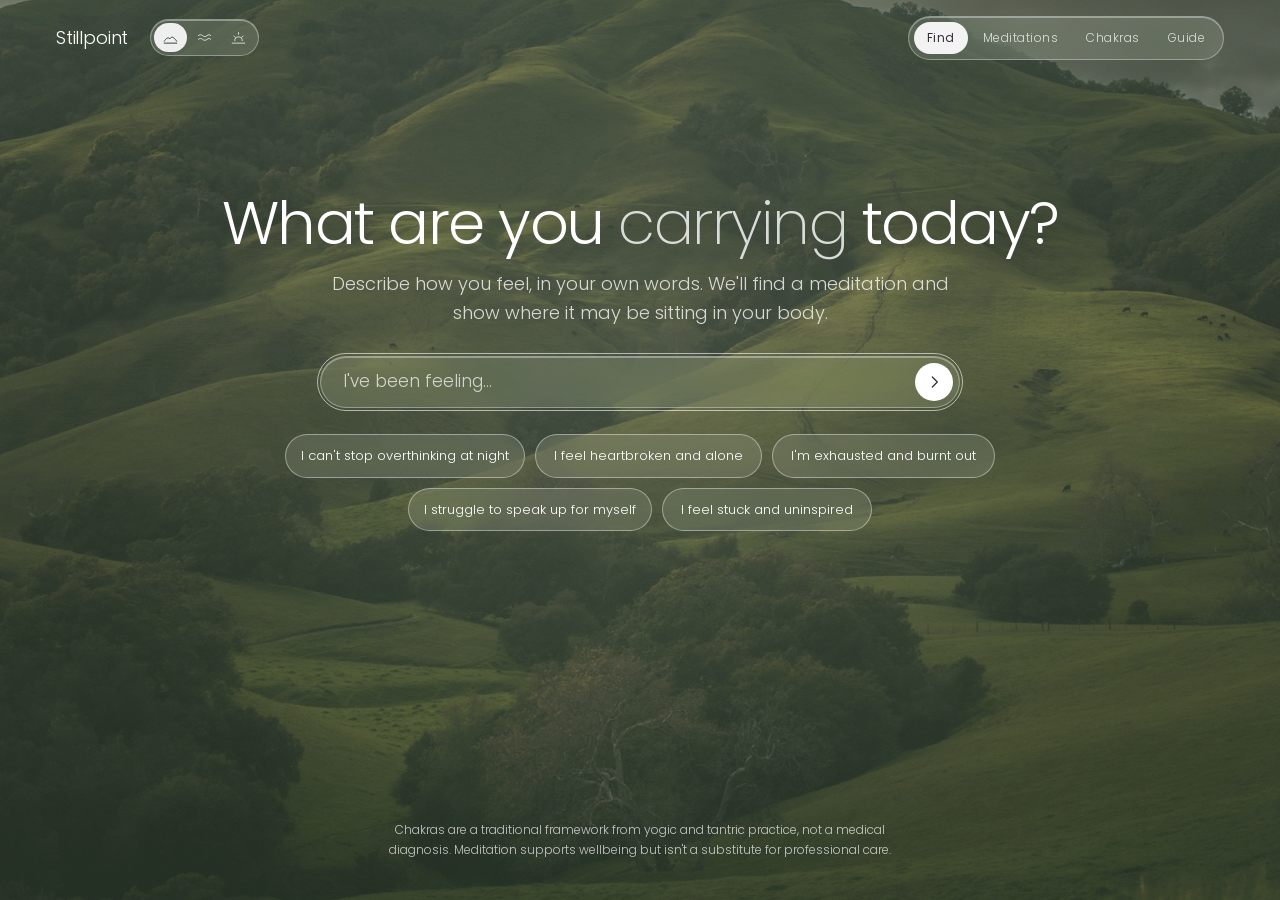
==== index.html @ c4a2703c "Share preview: screenshot of the landing page Co-Authored-By: Claude Opus 5.5 <noreply@anthropic.com" ====
<!doctype html>
<html lang="en">
<head>
  <meta charset="utf-8" />
  <meta name="viewport" content="width=device-width, initial-scale=1, viewport-fit=cover" />
  <title>Stillpoint</title>
  <link rel="icon" href="assets/favicon-32.png?v=3" type="image/png" sizes="32x32" />
  <link rel="icon" href="assets/favicon-64.png?v=3" type="image/png" sizes="64x64" />
  <link rel="icon" href="assets/icon-192.png?v=3" type="image/png" sizes="192x192" />
  <link rel="apple-touch-icon" href="assets/apple-touch-icon.png?v=3" />
  <meta name="theme-color" content="#6c7b6c" />
  <meta name="description" content="Describe what you're going through and find a meditation and chakra practice to help." />
  <meta property="og:type" content="website" />
  <meta property="og:title" content="Stillpoint · find a meditation for how you feel" />
  <meta property="og:description" content="Describe what you're carrying and Stillpoint suggests a meditation and shows where it may sit in your body." />
  <meta property="og:url" content="https://stillpoint.annbravo.com/" />
  <meta property="og:image" content="https://stillpoint.annbravo.com/assets/og-landing.jpg" />
  <meta property="og:image:width" content="1200" />
  <meta property="og:image:height" content="630" />
  <meta name="twitter:card" content="summary_large_image" />
  <meta name="twitter:image" content="https://stillpoint.annbravo.com/assets/og-landing.jpg" />
  <link rel="preload" href="assets/bg-hills.jpg" as="image" />
  <link rel="stylesheet" href="assets/fonts/fonts.css" />
  <link rel="stylesheet" href="styles.css?v=33" />
</head>
<body data-theme="home">
  <button type="button" class="skip-link">Skip to content</button>
  <div class="bg" aria-hidden="true">
    <div class="photo hills"></div>
    <div class="photo water"></div>
    <div class="photo sunrise"></div>
    <i class="b1"></i><i class="b2"></i><i class="b3"></i>
    <div class="grain"></div>
  </div>

  <header class="nav">
    <div class="nav-left">
      <a href="#/" class="wordmark">Stillpoint</a>
      <div class="scene-switch glass" role="radiogroup" aria-label="Background">
        <button role="radio" data-scene="hills" aria-checked="true" aria-label="Green hills" title="Green hills">
          <svg viewBox="0 0 24 24" width="15" height="15" fill="none" stroke="currentColor" stroke-width="1.5" stroke-linecap="round" stroke-linejoin="round"><path d="M2 18c3-5 6-7 9-4 2-3 5-5 11 4"/><path d="M2 21h20"/></svg>
        </button>
        <button role="radio" data-scene="water" aria-checked="false" aria-label="Calm water" title="Calm water">
          <svg viewBox="0 0 24 24" width="15" height="15" fill="none" stroke="currentColor" stroke-width="1.5" stroke-linecap="round"><path d="M2 9c2.5-2 4.5-2 7 0s4.5 2 7 0 4.5-2 6 0"/><path d="M2 15c2.5-2 4.5-2 7 0s4.5 2 7 0 4.5-2 6 0"/></svg>
        </button>
        <button role="radio" data-scene="sunrise" aria-checked="false" aria-label="Sunrise" title="Sunrise">
          <svg viewBox="0 0 24 24" width="15" height="15" fill="none" stroke="currentColor" stroke-width="1.5" stroke-linecap="round"><path d="M6 17a6 6 0 0 1 12 0"/><path d="M2 21h20M12 4v3M4.6 9.6l2.1 2.1M19.4 9.6l-2.1 2.1"/></svg>
        </button>
      </div>
    </div>
    <nav class="glass" aria-label="Main">
      <a href="#/" data-nav="home">Find</a>
      <a href="#/meditations" data-nav="meditations">Meditations</a>
      <a href="#/chakras" data-nav="chakras">Chakras</a>
      <a href="#/guide" data-nav="guide">Guide</a>
    </nav>
    <button class="menu-btn glass" aria-expanded="false" aria-controls="menu-sheet">
      <svg viewBox="0 0 24 24" width="16" height="16" fill="none" stroke="currentColor" stroke-width="1.5" stroke-linecap="round"><path d="M4 9h16M8 15h12"/></svg>
      Menu
    </button>
  </header>

  <div class="menu-sheet" id="menu-sheet" hidden>
    <button class="menu-close" aria-label="Close menu">×</button>
    <nav class="menu-links" aria-label="Main">
      <a href="#/" data-nav="home">Find</a>
      <a href="#/meditations" data-nav="meditations">Meditations</a>
      <a href="#/chakras" data-nav="chakras">Chakras</a>
      <a href="#/guide" data-nav="guide">Guide</a>
    </nav>
    <div class="menu-scenes" role="radiogroup" aria-label="Background">
      <span>Background</span>
      <button role="radio" data-scene="hills" aria-checked="true">Hills</button>
      <button role="radio" data-scene="water" aria-checked="false">Water</button>
      <button role="radio" data-scene="sunrise" aria-checked="false">Sunrise</button>
    </div>
  </div>

  <main id="view"></main>
  <p id="announce" class="sr-only" aria-live="polite"></p>

  <footer class="foot">
    Chakras are a traditional framework from yogic and tantric practice, not a medical diagnosis.
    Meditation supports wellbeing but isn't a substitute for professional care.
  </footer>

  <script defer src="assets/vendor/three.min.js"></script>
  <script defer src="data.js?v=5"></script>
  <script defer src="body3d.js?v=5"></script>
  <script defer src="app.js?v=19"></script>
</body>
</html>
---- assets/fonts/fonts.css ----
/* Poppins (SIL Open Font License), saved locally for offline use. */
/* latin-ext */
@font-face {
  font-family: 'Poppins';
  font-style: normal;
  font-weight: 200;
  font-display: swap;
  src: url(pxiByp8kv8JHgFVrLFj_Z1JlFd2JQEl8qw.woff2) format('woff2');
  unicode-range: U+0100-02BA, U+02BD-02C5, U+02C7-02CC, U+02CE-02D7, U+02DD-02FF, U+0304, U+0308, U+0329, U+1D00-1DBF, U+1E00-1E9F, U+1EF2-1EFF, U+2020, U+20A0-20AB, U+20AD-20C4, U+2113, U+2C60-2C7F, U+A720-A7FF;
}
/* latin */
@font-face {
  font-family: 'Poppins';
  font-style: normal;
  font-weight: 200;
  font-display: swap;
  src: url(pxiByp8kv8JHgFVrLFj_Z1xlFd2JQEk.woff2) format('woff2');
  unicode-range: U+0000-00FF, U+0131, U+0152-0153, U+02BB-02BC, U+02C6, U+02DA, U+02DC, U+0304, U+0308, U+0329, U+2000-206F, U+20AC, U+2122, U+2191, U+2193, U+2212, U+2215, U+FEFF, U+FFFD;
}
/* latin-ext */
@font-face {
  font-family: 'Poppins';
  font-style: normal;
  font-weight: 300;
  font-display: swap;
  src: url(pxiByp8kv8JHgFVrLDz8Z1JlFd2JQEl8qw.woff2) format('woff2');
  unicode-range: U+0100-02BA, U+02BD-02C5, U+02C7-02CC, U+02CE-02D7, U+02DD-02FF, U+0304, U+0308, U+0329, U+1D00-1DBF, U+1E00-1E9F, U+1EF2-1EFF, U+2020, U+20A0-20AB, U+20AD-20C4, U+2113, U+2C60-2C7F, U+A720-A7FF;
}
/* latin */
@font-face {
  font-family: 'Poppins';
  font-style: normal;
  font-weight: 300;
  font-display: swap;
  src: url(pxiByp8kv8JHgFVrLDz8Z1xlFd2JQEk.woff2) format('woff2');
  unicode-range: U+0000-00FF, U+0131, U+0152-0153, U+02BB-02BC, U+02C6, U+02DA, U+02DC, U+0304, U+0308, U+0329, U+2000-206F, U+20AC, U+2122, U+2191, U+2193, U+2212, U+2215, U+FEFF, U+FFFD;
}
/* latin-ext */
@font-face {
  font-family: 'Poppins';
  font-style: normal;
  font-weight: 400;
  font-display: swap;
  src: url(pxiEyp8kv8JHgFVrJJnecnFHGPezSQ.woff2) format('woff2');
  unicode-range: U+0100-02BA, U+02BD-02C5, U+02C7-02CC, U+02CE-02D7, U+02DD-02FF, U+0304, U+0308, U+0329, U+1D00-1DBF, U+1E00-1E9F, U+1EF2-1EFF, U+2020, U+20A0-20AB, U+20AD-20C4, U+2113, U+2C60-2C7F, U+A720-A7FF;
}
/* latin */
@font-face {
  font-family: 'Poppins';
  font-style: normal;
  font-weight: 400;
  font-display: swap;
  src: url(pxiEyp8kv8JHgFVrJJfecnFHGPc.woff2) format('woff2');
  unicode-range: U+0000-00FF, U+0131, U+0152-0153, U+02BB-02BC, U+02C6, U+02DA, U+02DC, U+0304, U+0308, U+0329, U+2000-206F, U+20AC, U+2122, U+2191, U+2193, U+2212, U+2215, U+FEFF, U+FFFD;
}
/* latin-ext */
@font-face {
  font-family: 'Poppins';
  font-style: normal;
  font-weight: 500;
  font-display: swap;
  src: url(pxiByp8kv8JHgFVrLGT9Z1JlFd2JQEl8qw.woff2) format('woff2');
  unicode-range: U+0100-02BA, U+02BD-02C5, U+02C7-02CC, U+02CE-02D7, U+02DD-02FF, U+0304, U+0308, U+0329, U+1D00-1DBF, U+1E00-1E9F, U+1EF2-1EFF, U+2020, U+20A0-20AB, U+20AD-20C4, U+2113, U+2C60-2C7F, U+A720-A7FF;
}
/* latin */
@font-face {
  font-family: 'Poppins';
  font-style: normal;
  font-weight: 500;
  font-display: swap;
  src: url(pxiByp8kv8JHgFVrLGT9Z1xlFd2JQEk.woff2) format('woff2');
  unicode-range: U+0000-00FF, U+0131, U+0152-0153, U+02BB-02BC, U+02C6, U+02DA, U+02DC, U+0304, U+0308, U+0329, U+2000-206F, U+20AC, U+2122, U+2191, U+2193, U+2212, U+2215, U+FEFF, U+FFFD;
}
---- styles.css ----
:root {
  --ink: #fff;
  --soft: rgba(255, 255, 255, 0.78);
  --faint: rgba(255, 255, 255, 0.72);
  --hair: rgba(255, 255, 255, 0.32);
  --serif: "Instrument Serif", Georgia, serif;
  --sans: "DM Sans", system-ui, -apple-system, sans-serif;
  --ease: cubic-bezier(.2, .7, .2, 1);
  --shadow: rgba(90, 20, 50, 0.28);

  --base: #dd6f8c;
  --b1: #f3a6b8;
  --b2: #c94a70;
  --b3: #f6c2ae;
}

body[data-theme="library"] {
  --base: #5574a8;
  --b1: #6e90c2;
  --b2: #cfdc97;
  --b3: #efcd78;
  --shadow: rgba(20, 35, 70, 0.3);
}

body[data-theme="chakra"] {
  --base: color-mix(in oklab, var(--c) 42%, #45507e);
  --b1: color-mix(in oklab, var(--c) 55%, #ffffff);
  --b2: var(--c);
  --b3: color-mix(in oklab, var(--c) 35%, #f4e6c8);
  --shadow: rgba(25, 20, 50, 0.32);
}

* { box-sizing: border-box; }
html { scroll-behavior: smooth; }

body {
  margin: 0;
  color: var(--ink);
  background: var(--base);
  font: 300 16px/1.65 var(--sans);
  -webkit-font-smoothing: antialiased;
  min-height: 100vh;
  display: flex;
  flex-direction: column;
  transition: background-color 1.2s var(--ease);
}

a { color: inherit; }
h1, h2, h3 { font-family: var(--serif); font-weight: 400; margin: 0; letter-spacing: -0.01em; }
h1 em, h2 em, h3 em { font-style: italic; }
h1 { text-shadow: 0 2px 30px var(--shadow); }

/* ---------- Background: drifting blurred light + grain ---------- */

.bg { position: fixed; inset: 0; z-index: -1; overflow: hidden; pointer-events: none; }
.bg i {
  position: absolute;
  width: 75vmax;
  height: 75vmax;
  border-radius: 50%;
  filter: blur(90px);
  opacity: 0.9;
  transition: background-color 1.4s var(--ease);
  animation: drift 26s ease-in-out infinite alternate;
}
.bg .b1 { background: var(--b1); top: -35vmax; left: -25vmax; }
.bg .b2 { background: var(--b2); top: 15vh; left: 50%; margin-left: -37vmax; width: 60vmax; height: 70vmax; opacity: 0.75; animation-delay: -8s; }
.bg .b3 { background: var(--b3); bottom: -45vmax; right: -25vmax; animation-delay: -16s; }
body[data-theme="library"] .b2 { top: auto; bottom: -30vmax; opacity: 0.85; }
body[data-theme="library"] .b3 { right: auto; left: 50%; margin-left: -30vmax; bottom: -55vmax; }
@keyframes drift {
  from { transform: translate(0, 0) scale(1); }
  to { transform: translate(6vmax, 4vmax) scale(1.08); }
}
.grain {
  position: absolute;
  inset: -50%;
  opacity: 0.22;
  mix-blend-mode: soft-light;
  background-image: url("data:image/svg+xml,%3Csvg xmlns='http://www.w3.org/2000/svg' width='220' height='220'%3E%3Cfilter id='n'%3E%3CfeTurbulence type='fractalNoise' baseFrequency='.85' numOctaves='3' stitchTiles='stitch'/%3E%3C/filter%3E%3Crect width='100%25' height='100%25' filter='url(%23n)'/%3E%3C/svg%3E");
}

/* ---------- Glass ---------- */

.glass {
  background: rgba(255, 255, 255, 0.13);
  border: 1px solid rgba(255, 255, 255, 0.34);
  -webkit-backdrop-filter: blur(20px) saturate(150%);
  backdrop-filter: blur(20px) saturate(150%);
  box-shadow: inset 0 1px 0 rgba(255, 255, 255, 0.35), 0 24px 60px -34px var(--shadow);
  border-radius: 26px;
}

/* ---------- Nav ---------- */

.nav {
  display: flex;
  justify-content: space-between;
  align-items: center;
  padding: 24px clamp(16px, 5vw, 56px);
}
.wordmark { font-family: var(--serif); font-style: italic; font-size: 26px; text-decoration: none; }
.nav nav { display: flex; gap: 2px; padding: 5px; border-radius: 999px; }
.nav nav a {
  text-decoration: none;
  font-size: 13px;
  letter-spacing: 0.04em;
  color: var(--soft);
  padding: 7px 16px;
  border-radius: 999px;
  transition: all 0.3s var(--ease);
}
.nav nav a:hover { color: var(--ink); }
.nav nav a.on { background: rgba(255, 255, 255, 0.92); color: #3a2a3a; font-weight: 400; }

main {
  flex: 1;
  width: 100%;
  margin: 0 auto;
  padding: 0 clamp(20px, 5vw, 56px) 80px;
}

.foot { text-align: center; font-size: 12px; color: var(--faint); padding: 32px 16px 40px; max-width: 560px; margin: 0 auto; }

/* ---------- Shared ---------- */

.lede { color: var(--soft); font-size: 17px; max-width: 520px; margin: 16px 0 0; }
.eyebrow { display: block; font-size: 11px; letter-spacing: 0.16em; text-transform: uppercase; color: var(--faint); }
.section-title { font-size: 34px; margin: 44px 0 18px; }
.fade { animation: rise 0.8s var(--ease) both; }
@keyframes rise { from { opacity: 0; transform: translateY(12px); } to { opacity: 1; transform: none; } }

/* dotted, slightly organic bubbles */
.bubble {
  font: inherit;
  font-size: 14px;
  color: var(--ink);
  background: transparent;
  border: 1.5px dotted rgba(255, 255, 255, 0.8);
  border-radius: 48% 52% 46% 54% / 56% 46% 54% 44%;
  padding: 11px 20px;
  cursor: pointer;
  transition: background 0.3s, transform 0.4s var(--ease), border-radius 0.6s var(--ease);
}
.bubble:nth-child(3n + 2) { border-radius: 55% 45% 52% 48% / 44% 56% 44% 56%; }
.bubble:nth-child(3n) { border-radius: 44% 56% 58% 42% / 52% 48% 52% 48%; }
.bubble:hover { background: rgba(255, 255, 255, 0.14); transform: translateY(-2px); border-radius: 50%; }
.bubble.on { background: rgba(255, 255, 255, 0.92); color: #2f3a55; border-style: solid; }

/* ---------- Home ---------- */

.hero {
  text-align: center;
  padding: 13vh 0 40px;
  display: flex;
  flex-direction: column;
  align-items: center;
  transition: padding 0.8s var(--ease);
}
.hero.compact { padding-top: 28px; }
.hero h1 { font-size: clamp(46px, 8vw, 88px); line-height: 1; max-width: 900px; }
.hero .lede { margin-left: auto; margin-right: auto; }

.search {
  margin-top: 40px;
  width: 100%;
  max-width: 640px;
  display: flex;
  align-items: flex-end;
  gap: 10px;
  padding: 10px 10px 10px 26px;
  border-radius: 32px;
}
.search textarea {
  flex: 1;
  resize: none;
  border: 0;
  outline: 0;
  background: transparent;
  color: var(--ink);
  font: italic 400 24px/1.4 var(--serif);
  padding: 6px 0;
  overflow: hidden;
}
.search textarea::placeholder { color: var(--faint); }
.search button {
  border: 0;
  background: #fff;
  color: #3a2a3a;
  width: 46px;
  height: 46px;
  border-radius: 50%;
  display: grid;
  place-items: center;
  cursor: pointer;
  flex-shrink: 0;
  transition: transform 0.3s var(--ease);
}
.search button:hover { transform: scale(1.06); }

.prompts { display: flex; flex-wrap: wrap; justify-content: center; gap: 10px; margin-top: 26px; max-width: 720px; }

#results { scroll-margin-top: 16px; }
#results.in { animation: rise 0.9s var(--ease) both; }

.heard { text-align: center; font-family: var(--serif); font-size: 26px; color: var(--soft); margin: 16px auto 0; max-width: 680px; line-height: 1.3; }
.heard em { color: var(--ink); }

.care { max-width: 660px; margin: 8px auto 16px; padding: 22px 26px; font-size: 15px; }
.care strong { display: block; font-weight: 500; margin-bottom: 6px; }
.care a { font-weight: 600; }

.results {
  display: grid;
  grid-template-columns: minmax(0, 1.05fr) minmax(0, 1fr);
  gap: clamp(20px, 4vw, 56px);
  align-items: start;
  margin-top: 8px;
}

/* ---------- 3D stage ---------- */

.stage {
  position: relative;
  height: clamp(520px, 78vh, 780px);
  touch-action: pan-y;
  user-select: none;
}
.body-canvas { position: absolute; inset: 0; width: 100% !important; height: 100% !important; cursor: grab; outline: none; }
.body-canvas:focus-visible { outline: 1px dashed var(--hair); outline-offset: -8px; border-radius: 26px; }
.no-gl { padding: 40px; text-align: center; color: var(--soft); }

.readout {
  position: absolute;
  top: 8px;
  left: 0;
  z-index: 2;
  display: flex;
  flex-direction: column;
  align-items: flex-start;
  gap: 6px;
  pointer-events: none;
}
.readout .num { font-weight: 200; font-size: clamp(64px, 8vw, 96px); line-height: 0.9; letter-spacing: -0.04em; text-shadow: 0 2px 30px var(--shadow); }
.readout .num em { font-style: normal; font-size: 0.5em; color: var(--faint); letter-spacing: 0; }
.readout .lbl { font-size: 22px; font-weight: 300; padding-bottom: 12px; border-bottom: 1px solid var(--hair); min-width: 200px; }
.readout .tag { font-size: 13px; padding: 7px 16px; border-radius: 999px; margin-top: 8px; color: var(--soft); }

.ctrl {
  position: absolute;
  right: 0;
  bottom: 12px;
  z-index: 2;
  display: flex;
  gap: 2px;
  padding: 5px;
  border-radius: 999px;
}
.ctrl button {
  width: 38px;
  height: 38px;
  border-radius: 50%;
  border: 0;
  background: transparent;
  color: var(--ink);
  display: grid;
  place-items: center;
  cursor: pointer;
  transition: background 0.25s;
}
.ctrl button:hover { background: rgba(255, 255, 255, 0.22); }
.ctrl button[data-rot="0"] { background: rgba(255, 255, 255, 0.9); color: #3a2a3a; }
.drag-hint { position: absolute; left: 0; bottom: 20px; margin: 0; font-size: 12px; letter-spacing: 0.08em; color: var(--faint); pointer-events: none; }

/* ---------- Side panel + cards ---------- */

.side { padding-top: 24px; }
.focus { padding: 26px 28px; }
.focus h3 { font-size: 40px; margin: 8px 0 6px; display: flex; align-items: center; gap: 14px; flex-wrap: wrap; }
.focus h3 em { color: var(--soft); }
.orb, .swatch {
  width: 16px;
  height: 16px;
  border-radius: 50%;
  display: inline-block;
  background: radial-gradient(circle at 40% 35%, #fff 0 18%, var(--c) 60%);
  box-shadow: 0 0 18px 4px color-mix(in srgb, var(--c) 70%, transparent);
}
.focus p { margin: 0 0 8px; }
.focus ul { margin: 10px 0 18px; padding-left: 18px; color: var(--soft); }
.link { font-size: 14px; text-decoration: none; border-bottom: 1px solid var(--hair); padding-bottom: 2px; }
.link:hover { border-color: var(--ink); }

.stack { display: grid; gap: 12px; }
.grid { display: grid; grid-template-columns: repeat(auto-fill, minmax(260px, 1fr)); gap: 16px; }
.grid.small { grid-template-columns: repeat(auto-fill, minmax(220px, 1fr)); }

.card {
  display: flex;
  flex-direction: column;
  gap: 6px;
  padding: 24px 24px 18px;
  text-decoration: none;
  transition: transform 0.45s var(--ease), background 0.3s;
}
.card:hover { transform: translateY(-3px); background: rgba(255, 255, 255, 0.22); }
.card h3 { font-size: 30px; line-height: 1.1; }
.card p { margin: 0; font-size: 14px; color: var(--soft); }
.card .why { color: var(--ink); font-style: italic; font-family: var(--serif); font-size: 18px; }
.card .meta { margin-top: auto; padding-top: 12px; display: flex; justify-content: space-between; align-items: center; font-size: 12px; color: var(--faint); }
.dots { display: inline-flex; gap: 5px; }
.dots i { width: 8px; height: 8px; border-radius: 50%; display: block; box-shadow: 0 0 0 1.5px rgba(255, 255, 255, 0.6); }

/* ---------- Page heads ---------- */

.page-head { padding: 48px 0 36px; }
.page-head.center { text-align: center; display: flex; flex-direction: column; align-items: center; }
.page-head h1 { font-size: clamp(48px, 8vw, 84px); line-height: 1; }
.filters { display: flex; flex-wrap: wrap; justify-content: center; gap: 10px; margin-top: 32px; }

/* ---------- Detail pages ---------- */

.detail { max-width: 720px; margin: 0 auto; }
.back {
  display: inline-flex;
  align-items: center;
  gap: 6px;
  font-size: 13px;
  text-decoration: none;
  padding: 8px 16px 8px 12px;
  border-radius: 999px;
  margin: 16px 0 36px;
}
.detail-head h1 { font-size: clamp(50px, 8vw, 80px); line-height: 1; margin-top: 10px; }
.detail-head h1 em { color: var(--soft); }
.detail .alt { font-family: var(--serif); font-style: italic; font-size: 22px; color: var(--soft); margin: 8px 0 0; }

.facts {
  display: flex;
  flex-wrap: wrap;
  gap: 14px 40px;
  margin: 32px 0 14px;
  padding: 18px 24px;
  border-radius: 999px;
  font-size: 15px;
}
.facts > div { display: flex; align-items: center; flex-wrap: wrap; gap: 8px; }
.facts span { font-size: 11px; letter-spacing: 0.16em; text-transform: uppercase; color: var(--faint); margin-right: 4px; }
.pill {
  text-decoration: none;
  font-size: 13px;
  padding: 3px 12px 3px 8px;
  border-radius: 999px;
  border: 1px solid var(--hair);
  display: inline-flex;
  align-items: center;
  gap: 7px;
}
.pill::before { content: ""; width: 8px; height: 8px; border-radius: 50%; background: var(--c); box-shadow: 0 0 8px var(--c); }
.pill:hover { background: rgba(255, 255, 255, 0.15); }

.panel { padding: 28px 30px; margin-top: 14px; }
.panel h2 { font-size: 30px; margin-bottom: 12px; }
.panel p { margin: 0 0 12px; color: var(--soft); }
.panel p:last-child { margin-bottom: 0; }

.tags { list-style: none; padding: 0; margin: 0; display: flex; flex-wrap: wrap; gap: 10px; }
.tags .bubble { cursor: default; font-size: 14px; }

.steps { padding: 0; margin: 0; list-style: none; counter-reset: s; }
.steps li { counter-increment: s; position: relative; padding: 14px 0 14px 54px; border-top: 1px solid var(--hair); color: var(--soft); }
.steps li:first-child { border-top: 0; }
.steps li::before {
  content: counter(s, decimal-leading-zero);
  position: absolute;
  left: 0;
  top: 8px;
  font-weight: 200;
  font-size: 30px;
  line-height: 1;
  color: var(--ink);
}

/* ---------- Chakras ---------- */

.chakra-layout {
  display: grid;
  grid-template-columns: minmax(0, 1fr) minmax(0, 1.15fr);
  gap: clamp(20px, 4vw, 56px);
  align-items: start;
  padding-top: 8px;
}
.stage-col { position: sticky; top: 12px; }
.detail.chakra { margin: 0; padding-top: 20px; }

.chakra-list { display: flex; justify-content: center; gap: 8px; flex-wrap: wrap; margin-top: 6px; }
.chakra-list a {
  display: inline-flex;
  align-items: center;
  gap: 7px;
  font-size: 12px;
  text-decoration: none;
  color: var(--soft);
  padding: 6px 12px 6px 8px;
  border-radius: 999px;
  border: 1px solid transparent;
  transition: all 0.3s;
}
.chakra-list a i { width: 10px; height: 10px; border-radius: 50%; background: var(--k); box-shadow: 0 0 10px var(--k); }
.chakra-list a:hover { color: var(--ink); }
.chakra-list a.on { color: var(--ink); background: rgba(255, 255, 255, 0.16); border-color: rgba(255, 255, 255, 0.4); }

.two { display: grid; grid-template-columns: 1fr 1fr; gap: 14px; }
.two .panel h2 { font-size: 26px; line-height: 1.15; }
.signs { padding-left: 0; list-style: none; margin: 0; }
.signs li { padding: 9px 0 9px 22px; position: relative; border-top: 1px solid var(--hair); font-size: 15px; color: var(--soft); }
.signs li:first-child { border-top: 0; }
.signs li::before { content: ""; position: absolute; left: 0; top: 18px; width: 8px; height: 8px; border-radius: 50%; border: 1.5px dotted #fff; }
.signs.open li::before { background: #fff; border-style: solid; box-shadow: 0 0 8px #fff; }

/* ---------- Responsive ---------- */

@media (max-width: 860px) {
  .results, .chakra-layout { grid-template-columns: 1fr; }
  .stage { height: 68vh; min-height: 460px; }
  .stage-col { position: static; }
  .two { grid-template-columns: 1fr; }
  .side { padding-top: 0; }
  .hero { padding-top: 7vh; }
}

@media (max-width: 520px) {
  .nav { flex-direction: column; gap: 14px; padding-top: 18px; }
  .search textarea { font-size: 20px; }
  .facts { border-radius: 22px; }
  .panel { padding: 22px; }
  .chakra-list span { display: none; }
  .chakra-list a { padding: 8px; }
  .chakra-list a.on span { display: inline; }
  .drag-hint { display: none; }
  .readout .lbl { min-width: 0; font-size: 18px; }
}

@media (prefers-reduced-motion: reduce) {
  *, *::before, *::after { animation: none !important; transition: none !important; }
}

@media (max-width: 1100px) { .drag-hint { display: none; } }

/* Body model tools stay clear of the figure and chakra readout. */
.body-switch { position: absolute; top: 12px; right: 0; z-index: 3; display: flex; padding: 4px; border-radius: 999px; }
.body-switch button, .zoom-controls button { border: 0; background: transparent; color: var(--ink); font: inherit; cursor: pointer; }
.body-switch button { padding: 10px 17px; border-radius: 999px; font-size: 13px; }
.body-switch button[aria-pressed="true"] { background: rgba(255,255,255,.75); color: #31453e; box-shadow: 0 2px 10px #0000000a; }
.zoom-controls { position: absolute; right: 0; bottom: 76px; z-index: 3; display: grid; border-radius: 24px; padding: 4px; }
.zoom-controls button { width: 38px; height: 38px; font-size: 23px; border-radius: 50%; }
.zoom-controls button:hover { background: #ffffff33; }
.body-switch button:focus-visible, .zoom-controls button:focus-visible { outline: 2px solid var(--ink); outline-offset: 2px; }
@media (max-width: 600px) {
  .body-switch { top: 0; }
  .body-switch button { padding: 10px 13px; }
  .readout .lbl { min-width: 130px; font-size: 18px; }
}

/* A quiet dark field gives the luminous contour lines room to read. */
.stage {
  border-radius: 28px;
  background: transparent;
  overflow: visible;
}
.stage .readout { left: 18px; top: 22px; }
.stage .readout .num { font-size: clamp(44px, 6vw, 72px); }
.stage .readout .lbl { font-size: 16px; min-width: 120px; }
.stage .body-switch { right: 14px; top: 16px; }
.stage .zoom-controls { right: 14px; }
.stage .ctrl { right: 14px; }
.stage .drag-hint { left: 18px; font-size: 11px; }
@media (max-width:600px) {
  .stage .readout { top: 20px; left: 14px; }
  .stage .readout .num { font-size: 42px; }
  .stage .readout .lbl { font-size: 13px; min-width: 95px; }
  .stage .readout .tag { padding: 5px 10px; }
  .stage .body-switch button { padding: 9px 11px; }
  .stage .drag-hint { bottom: 58px; }
}
.model-status { position:absolute; inset:40% 24px auto; z-index:4; text-align:center; color:#d2e6e3; font-size:14px; }
.model-status button { display:block; margin:16px auto; padding:10px 18px; border:1px solid #ffffff55; border-radius:20px; background:#ffffff18; color:inherit; cursor:pointer; }

.surface-toggle { position:absolute; right:14px; top:72px; z-index:3; color:var(--ink); font:inherit; font-size:12px; padding:9px 15px; border-radius:999px; cursor:pointer; }
.surface-toggle[aria-pressed="true"] { background:#7bded133; border-color:#7bded188; }
.surface-toggle:focus-visible { outline:2px solid white; outline-offset:3px; }

/* zoomed body dissolves at the stage edges instead of hitting a hard box */
.body-canvas {
  -webkit-mask-image: linear-gradient(to right, transparent, #000 7%, #000 93%, transparent), linear-gradient(to bottom, transparent, #000 6%, #000 94%, transparent);
  -webkit-mask-composite: source-in;
  mask-image: linear-gradient(to right, transparent, #000 7%, #000 93%, transparent), linear-gradient(to bottom, transparent, #000 6%, #000 94%, transparent);
  mask-composite: intersect;
}

.chakra-note { text-align: center; margin: 10px 0 0; font-size: 12px; letter-spacing: 0.08em; color: var(--faint); }
.sr-only { position: absolute !important; width: 1px; height: 1px; overflow: hidden; clip: rect(0 0 0 0); white-space: nowrap; }
.sr-only a:focus { position: fixed; }

/* pastel, glowing chakra dots */
.dots { gap: 7px; }
.dots i {
  width: 10px;
  height: 10px;
  background: radial-gradient(circle at 40% 35%, #fff 0 15%, color-mix(in oklab, var(--k) 45%, #fff) 55%, color-mix(in oklab, var(--k) 25%, transparent) 100%);
  box-shadow: 0 0 10px 2px color-mix(in oklab, var(--k) 55%, transparent), 0 0 3px color-mix(in oklab, var(--k) 40%, #fff);
}
.pill::before {
  background: radial-gradient(circle at 40% 35%, #fff 0 15%, color-mix(in oklab, var(--c) 45%, #fff) 60%);
  box-shadow: 0 0 10px 2px color-mix(in oklab, var(--c) 55%, transparent);
}

/* ---------- Meditation page: full-bleed editorial ---------- */

main:has(.med) { max-width: none; padding-left: clamp(20px, 5vw, 56px); padding-right: clamp(20px, 5vw, 56px); }
.med { width: 100%; }

.back { display: inline-flex; align-items: center; gap: 8px; font-size: 13px; letter-spacing: 0.06em; text-decoration: none; color: var(--soft); margin: 8px 0 40px; transition: color 0.3s, gap 0.3s var(--ease); }
.back:hover { color: var(--ink); gap: 12px; }

.med-head h1 { font-size: clamp(64px, 11vw, 168px); line-height: 0.9; letter-spacing: -0.03em; }
.med-head .alt { font-family: var(--serif); font-style: italic; font-size: clamp(20px, 2vw, 28px); color: var(--soft); margin: 18px 0 0; max-width: 900px; }

/* section timeline: edge to edge */
.timeline { position: relative; display: flex; justify-content: space-between; margin: clamp(48px, 7vw, 88px) 0 clamp(40px, 6vw, 72px); }
.timeline .track { position: absolute; left: 14px; right: 14px; top: 22px; height: 1px; background: var(--hair); }
.timeline .fill { display: block; height: 100%; width: 0; background: #fff; transition: width 0.9s var(--ease); }
.node { position: relative; background: none; border: 0; padding: 0; color: var(--soft); font: inherit; cursor: pointer; display: flex; flex-direction: column; align-items: flex-start; gap: 14px; }
.node:last-of-type { align-items: flex-end; }
.node:not(:first-of-type):not(:last-of-type) { align-items: center; }
.node i { width: 28px; height: 28px; margin: 8px 0; border-radius: 50%; border: 2px solid #fff; background: var(--base); transition: transform 0.7s cubic-bezier(.3, 1.6, .5, 1), background 0.5s, box-shadow 0.6s; }
.node:hover i { transform: scale(1.18); }
.node.done i { background: #fff; }
.node.on i { transform: scale(1.65); background: var(--base); box-shadow: inset 0 0 0 5px var(--base), inset 0 0 0 12px #fff, 0 0 30px rgba(255, 255, 255, 0.45); }
.node span { font-size: 14px; letter-spacing: 0.06em; display: flex; flex-direction: column; gap: 2px; transition: color 0.3s, transform 0.5s var(--ease); }
.node:first-of-type span { align-items: flex-start; }
.node:last-of-type span { align-items: flex-end; }
.node:not(:first-of-type):not(:last-of-type) span { align-items: center; }
.node em { font-style: normal; font-size: 11px; color: var(--faint); letter-spacing: 0.16em; }
.node.on span { color: var(--ink); transform: translateY(6px); }
.node:hover span { color: var(--ink); }

/* slides: no boxes, just type */
.slide { touch-action: pan-y; min-height: 50vh; }
.slide.from-right .ed > * { animation: inRight 0.8s var(--ease) both; }
.slide.from-left .ed > * { animation: inLeft 0.8s var(--ease) both; }
.ed > *:nth-child(2) { animation-delay: 0.06s !important; }
.ed > *:nth-child(3) { animation-delay: 0.12s !important; }
.ed > *:nth-child(4) { animation-delay: 0.18s !important; }
.ed > *:nth-child(5) { animation-delay: 0.24s !important; }
@keyframes inRight { from { opacity: 0; transform: translateX(60px); filter: blur(6px); } to { opacity: 1; transform: none; filter: none; } }
@keyframes inLeft { from { opacity: 0; transform: translateX(-60px); filter: blur(6px); } to { opacity: 1; transform: none; filter: none; } }

.ed h2 { font-size: clamp(44px, 6vw, 92px); line-height: 0.95; margin: 10px 0 clamp(28px, 4vw, 48px); letter-spacing: -0.02em; }
.ed p { color: var(--soft); font-size: 18px; line-height: 1.75; margin: 0 0 18px; max-width: 75ch; }
.ed p.lead { font-family: var(--serif); font-size: clamp(24px, 2.4vw, 34px); line-height: 1.35; color: var(--ink); max-width: 34ch; }

/* history: image floats in the text, no frame */
.flow::after { content: ""; display: block; clear: both; }
.archive { float: right; width: min(40%, 520px); margin: 0 0 32px clamp(28px, 4vw, 64px); }
.plate { margin: 0; display: none; }
.plate.on { display: block; animation: rise 0.8s var(--ease) both; }
.plate a { display: block; }
.plate img { width: 100%; max-height: 70vh; object-fit: contain; object-position: left top; display: block; filter: grayscale(1) contrast(1.08); mix-blend-mode: luminosity; transition: filter 0.9s var(--ease), transform 0.9s var(--ease); }
.plate a:hover img { filter: grayscale(0); mix-blend-mode: normal; transform: scale(1.02); }
.plate figcaption { font-family: var(--serif); font-style: italic; font-size: 17px; line-height: 1.35; color: var(--soft); margin-top: 14px; }
.plate figcaption small { display: block; font-family: var(--sans); font-style: normal; font-size: 11px; letter-spacing: 0.05em; color: var(--faint); margin-top: 6px; }
.plate-dots { display: flex; gap: 10px; margin-top: 14px; }
.plate-dots button { width: 9px; height: 9px; padding: 0; border-radius: 50%; border: 1px solid #fff; background: transparent; cursor: pointer; transition: transform 0.3s; }
.plate-dots button:hover { transform: scale(1.3); }
.plate-dots button.on { background: #fff; }

/* key dates: a horizontal strip that zooms on hover */
.dates-title { font-size: 30px; margin: clamp(40px, 6vw, 72px) 0 8px; display: flex; align-items: baseline; gap: 16px; flex-wrap: wrap; }
.dates-title small { font-family: var(--sans); font-size: 11px; letter-spacing: 0.14em; text-transform: uppercase; color: var(--faint); }
.dates {
  list-style: none;
  margin: 0 calc(-1 * clamp(20px, 5vw, 56px));
  padding: 48px clamp(20px, 5vw, 56px) 24px;
  display: grid;
  grid-auto-flow: column;
  grid-auto-columns: minmax(240px, 1fr);
  gap: 0;
  overflow-x: auto;
  scroll-snap-type: x proximity;
  scroll-padding-inline: clamp(20px, 5vw, 56px);
  scrollbar-width: none;
  position: relative;
}
.dates::-webkit-scrollbar { display: none; }
.dates li {
  position: relative;
  padding: 34px 28px 8px 0;
  border-top: 1px solid var(--hair);
  scroll-snap-align: start;
  outline: none;
  transform-origin: left top;
  transition: transform 0.6s var(--ease), opacity 0.4s;
}
.dates li::before { content: ""; position: absolute; left: 0; top: -6px; width: 11px; height: 11px; border-radius: 50%; background: var(--base); border: 1.5px solid #fff; transition: transform 0.5s cubic-bezier(.3, 1.6, .5, 1), background 0.4s; }
.dates .when { display: block; font-weight: 200; font-size: clamp(26px, 2.6vw, 38px); line-height: 1.05; letter-spacing: -0.02em; margin-bottom: 12px; transition: transform 0.6s var(--ease); transform-origin: left bottom; }
.dates .what { display: block; font-size: 15px; line-height: 1.6; color: var(--soft); max-width: 30ch; transition: color 0.3s; }
.dates:hover li, .dates:focus-within li { opacity: 0.4; }
.dates li:hover, .dates li:focus { opacity: 1; transform: translateY(-8px) scale(1.06); z-index: 1; }
.dates li:hover::before, .dates li:focus::before { transform: scale(1.9); background: #fff; }
.dates li:hover .when, .dates li:focus .when { transform: scale(1.25); }
.dates li:hover .what, .dates li:focus .what { color: var(--ink); }

/* used for: big type list */
.uses { list-style: none; padding: 0; margin: 0; }
.uses li {
  font-family: var(--serif);
  font-size: clamp(34px, 5vw, 72px);
  line-height: 1.1;
  padding: 14px 0;
  border-top: 1px solid var(--hair);
  display: flex;
  align-items: baseline;
  gap: clamp(16px, 3vw, 40px);
  cursor: default;
  transition: padding 0.5s var(--ease), opacity 0.4s;
}
.uses li:last-child { border-bottom: 1px solid var(--hair); }
.uses.compact li { font-size: clamp(24px, 2.6vw, 36px); padding: 10px 0; }
.how-eyebrow { display: block; margin-top: clamp(56px, 7vw, 96px); }
.uses em { font-family: var(--sans); font-style: normal; font-weight: 200; font-size: 16px; color: var(--faint); min-width: 2ch; }
.uses:hover li { opacity: 0.4; }
.uses li:hover { opacity: 1; padding-left: clamp(12px, 3vw, 40px); font-style: italic; }

/* practice */
.meta { display: flex; flex-wrap: wrap; gap: 16px 56px; margin: 0 0 36px; }
.meta div { display: flex; align-items: center; gap: 14px; flex-wrap: wrap; }
.meta dt { font-size: 11px; letter-spacing: 0.16em; text-transform: uppercase; color: var(--faint); }
.meta dd { margin: 0; display: flex; gap: 8px; flex-wrap: wrap; font-size: 18px; }
.how { list-style: none; padding: 0; margin: 0; display: grid; grid-template-columns: repeat(auto-fit, minmax(min(100%, 420px), 1fr)); column-gap: clamp(28px, 5vw, 80px); }
.how li { display: flex; gap: 24px; padding: 22px 0; border-top: 1px solid var(--hair); transition: transform 0.5s var(--ease); }
.how em { font-style: normal; font-weight: 200; font-size: 44px; line-height: 0.9; min-width: 2ch; color: var(--faint); transition: color 0.4s, transform 0.5s var(--ease); }
.how span { color: var(--soft); font-size: 17px; line-height: 1.65; transition: color 0.3s; }
.how li:hover em { color: var(--ink); transform: scale(1.15); }
.how li:hover span { color: var(--ink); }

/* videos: hairline rows */
.vids { border-bottom: 1px solid var(--hair); }
.vid { display: flex; align-items: center; gap: clamp(16px, 3vw, 40px); padding: 22px 0; border-top: 1px solid var(--hair); text-decoration: none; transition: padding 0.5s var(--ease); }
.vid em { font-style: normal; font-weight: 200; font-size: 16px; color: var(--faint); min-width: 2ch; }
.vid strong { flex: 1; font-family: var(--serif); font-weight: 400; font-size: clamp(28px, 3.6vw, 52px); line-height: 1.1; }
.vid .play { width: 52px; height: 52px; border-radius: 50%; border: 1px solid #fff; display: grid; place-items: center; padding-left: 3px; flex-shrink: 0; transition: transform 0.6s cubic-bezier(.3, 1.6, .5, 1), background 0.3s, color 0.3s; }
.vid:hover { padding-left: clamp(12px, 2vw, 32px); }
.vid:hover strong { font-style: italic; }
.vid:hover .play { transform: scale(1.25); background: #fff; color: #2f3a55; }
.ed .note { font-size: 13px; color: var(--faint); margin-top: 20px; }
.along-tabs { display: flex; gap: 10px; flex-wrap: wrap; margin: 0 0 28px; }
.along-tabs button { font: inherit; font-size: 14px; letter-spacing: 0.04em; color: var(--soft); background: none; border: 1px dotted rgba(255, 255, 255, 0.6); border-radius: 999px; padding: 9px 20px; cursor: pointer; transition: background 0.3s, color 0.3s, border-color 0.3s; }
.along-tabs button:hover { color: var(--ink); border-style: solid; }
.along-tabs button[aria-selected="true"] { background: #fff; color: #2f3a55; border: 1px solid #fff; }
.along[hidden] { display: none; }
.along:not([hidden]) { animation: rise 0.5s var(--ease) both; }

/* pager */
.pager { display: flex; justify-content: space-between; align-items: center; margin-top: clamp(48px, 7vw, 96px); padding-top: 24px; border-top: 1px solid var(--hair); }
.count { font-weight: 200; font-size: 44px; letter-spacing: -0.02em; margin: 0; }
.count em { font-style: normal; font-size: 0.5em; color: var(--faint); }
.pager-btns { display: flex; gap: 10px; }
.arrow { height: 52px; min-width: 52px; border-radius: 999px; border: 1px solid var(--hair); background: transparent; color: var(--ink); display: inline-flex; align-items: center; justify-content: center; gap: 10px; padding: 0 16px; font: inherit; font-size: 14px; cursor: pointer; transition: background 0.3s, border-color 0.3s, opacity 0.3s; }
.arrow.next span:not(:empty) { padding-left: 6px; }
.arrow:hover:not(:disabled) { background: rgba(255, 255, 255, 0.14); border-color: #fff; }
.arrow:disabled { opacity: 0.25; cursor: default; }

@media (max-width: 760px) {
  .archive { float: none; width: 100%; margin: 0 0 28px; }
  .node span { font-size: 12px; }
  .ed p.lead { max-width: none; }
}

/* ---------- Images: consistent crop for tall pieces + lightbox ---------- */

.plate a { cursor: zoom-in; position: relative; }
.plate img.tall { aspect-ratio: 4 / 5; max-height: none; object-fit: cover; }
.plate a::after {
  content: "View full image";
  position: absolute;
  left: 12px;
  bottom: 12px;
  font-size: 11px;
  letter-spacing: 0.1em;
  text-transform: uppercase;
  padding: 6px 12px;
  border-radius: 999px;
  background: rgba(20, 25, 40, 0.45);
  backdrop-filter: blur(8px);
  opacity: 0;
  transform: translateY(6px);
  transition: all 0.4s var(--ease);
}
.plate a:hover::after { opacity: 1; transform: none; }

.lightbox {
  position: fixed;
  inset: 0;
  z-index: 100;
  display: flex;
  flex-direction: column;
  align-items: center;
  justify-content: center;
  gap: 18px;
  padding: 5vh 5vw;
  background: rgba(12, 14, 22, 0.82);
  backdrop-filter: blur(16px);
  cursor: zoom-out;
  animation: lbIn 0.4s var(--ease) both;
}
.lightbox.out { animation: lbOut 0.3s var(--ease) both; }
.lightbox img { max-width: 100%; max-height: 80vh; object-fit: contain; animation: rise 0.6s var(--ease) both; }
.lightbox p { max-width: 720px; text-align: center; font-family: var(--serif); font-style: italic; font-size: 18px; color: var(--soft); margin: 0; }
.lightbox p small { display: block; font-family: var(--sans); font-style: normal; font-size: 12px; color: var(--faint); margin-top: 4px; }
.lightbox p a { font-family: var(--sans); font-style: normal; font-size: 13px; color: var(--ink); }
.lb-close { position: absolute; top: 20px; right: 24px; width: 48px; height: 48px; border-radius: 50%; border: 1px solid var(--hair); background: transparent; color: #fff; font-size: 26px; line-height: 1; cursor: pointer; }
@keyframes lbIn { from { opacity: 0; } to { opacity: 1; } }
@keyframes lbOut { to { opacity: 0; } }

/* ---------- Chakras page: giant body + editorial reader ---------- */

main:has(.chakra-page) { max-width: none; padding-left: clamp(20px, 4vw, 56px); padding-right: clamp(20px, 4vw, 56px); }
.chakra-page {
  display: grid;
  grid-template-columns: minmax(0, 1fr) minmax(0, 1.05fr);
  gap: clamp(24px, 4vw, 80px);
  align-items: start;
}
.body-pane { position: sticky; top: 0; }
.chakra-page .stage { height: calc(100vh - 110px); min-height: 600px; }
.chakra-page .chakra-note { margin-top: 0; }

.chakra-read { padding-top: clamp(8px, 3vh, 40px); }
.chakra-head h1 { font-size: clamp(72px, 9vw, 160px); line-height: 0.88; letter-spacing: -0.03em; display: flex; flex-direction: column; }
.chakra-head h1 em { font-size: 0.55em; color: var(--soft); letter-spacing: -0.01em; }
.chakra-head .alt { font-family: var(--serif); font-style: italic; font-size: clamp(20px, 2vw, 28px); color: var(--soft); margin: 18px 0 28px; }
.chakra-head .meta { margin-bottom: 0; }
.chakra-head .swatch { width: 18px; height: 18px; }

.chakra-read .timeline { margin: clamp(36px, 5vw, 64px) 0 clamp(32px, 5vw, 56px); }
.chakra-read .node span { font-size: 12px; max-width: 9ch; }
.chakra-read .ed h2 { font-size: clamp(40px, 4.6vw, 80px); }
.chakra-read .ed p.lead { max-width: 30ch; font-size: clamp(26px, 2.4vw, 38px); }
.chakra-read .slide { min-height: 40vh; }

.signs-list li { font-size: clamp(26px, 2.8vw, 46px); }
.signs-list em { position: relative; }
.signs-list.open em { color: var(--ink); }
.vid strong small { display: block; font-family: var(--sans); font-style: normal; font-size: 13px; letter-spacing: 0.04em; color: var(--faint); margin-top: 6px; }

@media (max-width: 900px) {
  .chakra-page { grid-template-columns: 1fr; }
  .body-pane { position: static; }
  .chakra-page .stage { height: 72vh; min-height: 480px; }
}

/* ---------- Body controls: one toggle, everything else on demand ---------- */

.controls-toggle {
  position: absolute;
  top: 16px;
  right: 14px;
  z-index: 4;
  display: inline-flex;
  align-items: center;
  gap: 8px;
  padding: 9px 16px;
  border-radius: 999px;
  color: var(--ink);
  font: inherit;
  font-size: 12px;
  letter-spacing: 0.04em;
  cursor: pointer;
  transition: background 0.3s;
}
.controls-toggle:hover { background: rgba(255, 255, 255, 0.24); }
.controls-toggle[aria-expanded="true"] { background: rgba(255, 255, 255, 0.9); color: #2f3a45; }
.controls-toggle:focus-visible { outline: 2px solid #fff; outline-offset: 3px; }

.stage .body-switch { top: 64px; }
.stage .surface-toggle { top: 118px; }
.stage .body-switch, .stage .surface-toggle, .stage .zoom-controls, .stage .ctrl {
  opacity: 0;
  visibility: hidden;
  transform: translateY(-6px);
  transition: opacity 0.35s var(--ease), transform 0.45s var(--ease), visibility 0s linear 0.45s;
}
.stage.show-controls .body-switch, .stage.show-controls .surface-toggle, .stage.show-controls .zoom-controls, .stage.show-controls .ctrl {
  opacity: 1;
  visibility: visible;
  transform: none;
  transition: opacity 0.35s var(--ease), transform 0.45s var(--ease), visibility 0s;
}
.stage.show-controls .surface-toggle { transition-delay: 0.04s; }
.stage.show-controls .zoom-controls { transition-delay: 0.08s; }
.stage.show-controls .ctrl { transition-delay: 0.12s; }

/* ---------- Chakra reader: smaller, daintier ---------- */

.chakra-head h1 { font-size: clamp(48px, 5.5vw, 96px); }
.chakra-head h1 em { font-size: 0.5em; margin-top: 6px; }
.chakra-head .alt { font-size: 18px; margin: 12px 0 20px; }
.chakra-head .meta { gap: 10px 36px; }
.chakra-head .meta dd { font-size: 15px; }
.chakra-head .swatch { width: 14px; height: 14px; }

.chakra-read .timeline { margin: 36px 0 32px; }
.chakra-read .timeline .track { top: 14px; left: 8px; right: 8px; }
.chakra-read .node { gap: 8px; }
.chakra-read .node i { width: 16px; height: 16px; margin: 6px 0; border-width: 1.5px; }
.chakra-read .node:hover i { transform: scale(1.25); }
.chakra-read .node.on i { transform: scale(1.5); box-shadow: inset 0 0 0 3px var(--base), inset 0 0 0 8px #fff, 0 0 18px rgba(255, 255, 255, 0.45); }
.chakra-read .node span { font-size: 11px; letter-spacing: 0.05em; max-width: 10ch; }
.chakra-read .node em { font-size: 10px; }
.chakra-read .node.on span { transform: translateY(3px); }

.chakra-read .ed h2 { font-size: clamp(28px, 2.6vw, 44px); margin: 6px 0 22px; }
.chakra-read .ed p.lead { font-size: clamp(19px, 1.5vw, 24px); line-height: 1.5; max-width: 40ch; }
.chakra-read .slide { min-height: 34vh; }
.chakra-read .signs-list li { font-size: clamp(18px, 1.5vw, 24px); padding: 10px 0; gap: 18px; }
.chakra-read .signs-list li:hover { padding-left: 14px; }
.chakra-read .signs-list em { font-size: 12px; }
.chakra-read .how { grid-template-columns: 1fr; }
.chakra-read .how li { padding: 14px 0; gap: 18px; }
.chakra-read .how em { font-size: 26px; }
.chakra-read .how span { font-size: 15px; }
.chakra-read .vid { padding: 14px 0; gap: 18px; }
.chakra-read .vid:hover { padding-left: 14px; }
.chakra-read .vid strong { font-size: clamp(22px, 1.9vw, 30px); }
.chakra-read .vid strong small { font-size: 12px; }
.chakra-read .vid .play { width: 38px; height: 38px; }
.chakra-read .pager { margin-top: 40px; padding-top: 16px; }
.chakra-read .count { font-size: 28px; }
.chakra-read .arrow { height: 40px; min-width: 40px; font-size: 13px; padding: 0 12px; }

/* ---------- Chakras on laptops/desktops: everything on one screen ---------- */

@media (min-width: 901px) and (min-height: 620px) {
  body[data-theme="chakra"] .foot { display: none; }
  main:has(.chakra-page) { padding-bottom: 0; }
  .chakra-page { height: calc(100dvh - var(--nav-h, 88px)); align-items: stretch; }
  .body-pane { position: static; display: flex; flex-direction: column; min-height: 0; padding-bottom: 14px; }
  .chakra-page .stage { flex: 1; height: auto; min-height: 0; }
  .chakra-page .chakra-note { margin: 4px 0 0; font-size: 11px; }

  .chakra-read { display: flex; flex-direction: column; min-height: 0; padding: 0 0 14px; }
  .chakra-head h1 { flex-direction: row; flex-wrap: wrap; align-items: baseline; gap: 0 0.3em; font-size: clamp(44px, 4.6vw, 80px); }
  .chakra-head h1 em { margin-top: 0; }
  .chakra-head .alt { margin: 6px 0 14px; }
  .chakra-read .timeline { margin: 22px 0 18px; flex-shrink: 0; }
  .chakra-read .slide {
    flex: 1;
    min-height: 0;
    overflow-y: auto;
    overscroll-behavior: contain;
    scrollbar-width: none;
    padding-bottom: 24px;
    -webkit-mask-image: linear-gradient(to bottom, #000 calc(100% - 28px), transparent);
    mask-image: linear-gradient(to bottom, #000 calc(100% - 28px), transparent);
  }
  .chakra-read .slide::-webkit-scrollbar { display: none; }
  .chakra-read .pager { margin-top: 8px; padding-top: 12px; flex-shrink: 0; }
}
@media (max-width: 900px), (max-height: 619px) {
  .chakra-note span { display: none; }
}

/* ---------- Site background: misty green hills ---------- */
/* Photo: Unsplash license (photo-1679267207806), saved in assets/. Graded greener and softer,
   with each page's colours drifting over it as a gentle wash. */

:root, body[data-theme="home"], body[data-theme="library"] {
  --base: #5f7b63;
  --b1: #cfe3c8;
  --b2: #7fae86;
  --b3: #e8e4c4;
  --shadow: rgba(20, 40, 25, 0.35);
}
body { background-color: var(--base); }

.bg .photo {
  position: absolute;
  inset: -2%;
  background: url("assets/bg-hills.jpg") center 60% / cover;
  filter: saturate(1.25) hue-rotate(-8deg) brightness(1.12) contrast(0.88);
  animation: breatheBg 40s ease-in-out infinite alternate;
}
/* sage mist from the sky down, deeper green at the ground for legible text */
.bg .photo::after {
  content: "";
  position: absolute;
  inset: 0;
  background:
    linear-gradient(180deg, rgba(92, 128, 96, 0.42) 0%, rgba(120, 160, 120, 0.28) 30%, rgba(70, 112, 78, 0.36) 70%, rgba(30, 58, 38, 0.62) 100%),
    radial-gradient(ellipse at 50% 38%, rgba(225, 240, 215, 0.18), transparent 60%);
}
@keyframes breatheBg { from { transform: scale(1); } to { transform: scale(1.06) translateY(-1%); } }

.bg i { opacity: 0.32; mix-blend-mode: soft-light; }
body[data-theme="chakra"] .bg i { opacity: 0.5; mix-blend-mode: overlay; }
.grain { opacity: 0.16; }

@media (prefers-reduced-motion: reduce) { .bg .photo { animation: none; } }

.card .helps { margin-top: 2px; font-size: 13px; color: var(--soft); }
.card .helps span { color: var(--faint); font-size: 11px; letter-spacing: 0.12em; text-transform: uppercase; margin-right: 6px; }

/* hovered numbers grow from their left edge so scrolling panels never clip them */
.how em, .dates .when { transform-origin: left center; }
.chakra-read .slide { padding-left: 2px; }

/* ---------- Soft veil: chakras + meditations ---------- */
/* The landscape dims and softens behind reading pages; no colour wash. */
body[data-theme="chakra"] .bg i,
body[data-theme="library"] .bg i { opacity: 0; }
body[data-theme="chakra"] .bg .photo,
body[data-theme="library"] .bg .photo {
  filter: saturate(1.1) hue-rotate(-8deg) brightness(0.78) contrast(0.85) blur(5px);
  transition: filter 1.2s var(--ease);
}
.bg .photo { transition: filter 1.2s var(--ease); }

/* meditation cards: a soft veil of their own */
body[data-theme="library"] .card {
  background: rgba(18, 38, 26, 0.24);
  -webkit-backdrop-filter: blur(14px) saturate(1.1);
  backdrop-filter: blur(14px) saturate(1.1);
  border-color: rgba(255, 255, 255, 0.18);
}
body[data-theme="library"] .card:hover { background: rgba(18, 38, 26, 0.34); }

/* Find page: the same calm grade as the soft veil, but the hills stay sharp */
body[data-theme="home"] .bg i { opacity: 0; }
body[data-theme="home"] .bg .photo { filter: saturate(1.1) hue-rotate(-8deg) brightness(0.78) contrast(0.85); }
body[data-theme="home"] .card {
  background: rgba(18, 38, 26, 0.24);
  -webkit-backdrop-filter: blur(14px) saturate(1.1);
  backdrop-filter: blur(14px) saturate(1.1);
  border-color: rgba(255, 255, 255, 0.18);
}
body[data-theme="home"] .card:hover { background: rgba(18, 38, 26, 0.34); }

/* results: meditations first, then the body */
.for-you { margin-top: 8px; }
.picks { grid-template-columns: repeat(auto-fit, minmax(260px, 1fr)); }
.for-you + .section-title { margin-top: 64px; }
.results .side { align-self: center; }

/* ---------- Background scenes: hills / water ---------- */

.bg .photo { transition: filter 1.2s var(--ease), opacity 1.6s var(--ease); }
.bg .photo.water {
  background-image: url("assets/bg-water.jpg"); /* Unsplash license (photo-1501597301489) */
  background-position: center 55%;
  opacity: 0;
}
body[data-scene="water"] .bg .photo.water { opacity: 1; }
body[data-scene="water"] .bg .photo.hills { opacity: 0; }
/* cool, misty blue-teal grade for the water */
.bg .photo.water::after {
  background:
    linear-gradient(180deg, rgba(70, 104, 128, 0.42) 0%, rgba(96, 136, 150, 0.22) 35%, rgba(52, 92, 110, 0.36) 70%, rgba(24, 52, 68, 0.62) 100%),
    radial-gradient(ellipse at 50% 38%, rgba(220, 236, 240, 0.16), transparent 60%);
}
body[data-scene="water"] { --base: #4d6e80; --shadow: rgba(14, 34, 48, 0.38); }
body[data-scene="water"][data-theme="library"] .card,
body[data-scene="water"][data-theme="home"] .card { background: rgba(14, 34, 48, 0.26); }
body[data-scene="water"][data-theme="library"] .card:hover,
body[data-scene="water"][data-theme="home"] .card:hover { background: rgba(14, 34, 48, 0.36); }

.scene-switch {
  position: fixed;
  right: clamp(14px, 2.5vw, 28px);
  bottom: clamp(14px, 2.5vw, 28px);
  z-index: 50;
  display: flex;
  gap: 2px;
  padding: 4px;
  border-radius: 999px;
}
.scene-switch button {
  display: inline-flex;
  align-items: center;
  gap: 6px;
  border: 0;
  background: transparent;
  color: var(--soft);
  font: inherit;
  font-size: 12px;
  letter-spacing: 0.04em;
  padding: 8px 14px 8px 11px;
  border-radius: 999px;
  cursor: pointer;
  transition: background 0.4s var(--ease), color 0.3s;
}
.scene-switch button:hover { color: var(--ink); }
.scene-switch button[aria-checked="true"] { background: rgba(255, 255, 255, 0.9); color: #2c3b40; }
.scene-switch button:focus-visible { outline: 2px solid #fff; outline-offset: 2px; }
@media (max-width: 520px) { .scene-switch span { display: none; } .scene-switch button { padding: 9px; } }

/* ---------- Landing: a slow, calming arrival ---------- */

.hero.intro h1 .w {
  display: inline-block;
  opacity: 0;
  filter: blur(10px);
  transform: translateY(14px);
  animation: arrive 1.6s cubic-bezier(.2, .65, .2, 1) forwards;
  animation-delay: calc(0.35s + var(--i) * 0.28s);
}
.hero.intro .lede { opacity: 0; animation: arriveSoft 1.6s var(--ease) 1.9s forwards; }
.hero.intro .search { opacity: 0; animation: arriveSoft 1.4s var(--ease) 2.3s forwards; }
.hero.intro .prompts .bubble { opacity: 0; animation: arriveSoft 1.2s var(--ease) forwards; }
.hero.intro .prompts .bubble:nth-child(1) { animation-delay: 2.7s; }
.hero.intro .prompts .bubble:nth-child(2) { animation-delay: 2.85s; }
.hero.intro .prompts .bubble:nth-child(3) { animation-delay: 3s; }
.hero.intro .prompts .bubble:nth-child(4) { animation-delay: 3.15s; }
.hero.intro .prompts .bubble:nth-child(5) { animation-delay: 3.3s; }
.nav { animation: arriveSoft 1.6s var(--ease) 0.1s both; }
@keyframes arrive { to { opacity: 1; filter: blur(0); transform: none; } }
@keyframes arriveSoft { from { opacity: 0; transform: translateY(8px); } to { opacity: 1; transform: none; } }
/* the background itself breathes in from a soft white mist */
.bg { animation: mistIn 2.4s var(--ease) both; }
@keyframes mistIn { from { opacity: 0; } to { opacity: 1; } }
@media (prefers-reduced-motion: reduce) {
  .hero.intro h1 .w, .hero.intro .lede, .hero.intro .search, .hero.intro .prompts .bubble { opacity: 1; filter: none; transform: none; }
}

/* ---------- Wide everywhere ---------- */
.hero h1 { max-width: none; font-size: clamp(48px, 8vw, 128px); }
.hero .lede { max-width: 640px; font-size: 18px; }
.search { max-width: 820px; }
.prompts { max-width: 960px; }
.page-head.center h1 { font-size: clamp(52px, 8vw, 128px); }
.page-head .lede { max-width: 640px; }
.grid { grid-template-columns: repeat(auto-fill, minmax(min(100%, 300px), 1fr)); gap: 20px; }
.results { grid-template-columns: minmax(0, 1fr) minmax(0, 1fr); }

/* ---------- Search results: everything centred ---------- */
#results .section-title { text-align: center; }
#results .picks {
  display: flex;
  flex-wrap: wrap;
  justify-content: center;
  gap: 20px;
}
#results .picks .card { flex: 0 1 360px; }
#results .results { max-width: 1240px; margin-left: auto; margin-right: auto; }

/* ---------- Scene switch lives in the header now ---------- */
.nav-left { display: flex; align-items: center; gap: clamp(12px, 2vw, 22px); }
.scene-switch { position: static; padding: 3px; gap: 1px; }
.scene-switch button { padding: 7px 9px; }
.scene-switch button svg { display: block; }

/* ---------- Sunrise scene ---------- */
.bg .photo.sunrise {
  background-image: url("assets/bg-sunrise.jpg"); /* Unsplash license (photo-1509980245664) */
  background-position: center 40%;
  opacity: 0;
}
body[data-scene="sunrise"] .bg .photo.sunrise { opacity: 1; }
body[data-scene="sunrise"] .bg .photo.hills { opacity: 0; }
/* warm dawn: peach sky easing into dusky rose and plum at the ground */
.bg .photo.sunrise::after {
  background:
    linear-gradient(180deg, rgba(150, 102, 96, 0.34) 0%, rgba(170, 120, 112, 0.18) 35%, rgba(92, 66, 84, 0.34) 70%, rgba(48, 34, 52, 0.6) 100%),
    radial-gradient(ellipse at 50% 38%, rgba(255, 226, 205, 0.16), transparent 60%);
}
body[data-scene="sunrise"] { --base: #7a5f6a; --shadow: rgba(48, 26, 40, 0.38); }
body[data-scene="sunrise"][data-theme="library"] .card,
body[data-scene="sunrise"][data-theme="home"] .card { background: rgba(48, 30, 44, 0.26); }
body[data-scene="sunrise"][data-theme="library"] .card:hover,
body[data-scene="sunrise"][data-theme="home"] .card:hover { background: rgba(48, 30, 44, 0.36); }

/* ---------- Guide ---------- */
main:has(.guide-pick) { max-width: none; }
.guide-pick { padding: clamp(32px, 6vh, 72px) 0 24px; }
.guide-pick h1 { font-size: clamp(52px, 8vw, 128px); line-height: 0.95; margin-top: 10px; }
.guide-pick .lede { font-size: 18px; max-width: 560px; }
.levels { display: grid; grid-template-columns: repeat(auto-fit, minmax(min(100%, 300px), 1fr)); margin-top: clamp(36px, 6vh, 64px); border-top: 1px solid var(--hair); }
.level {
  display: flex;
  flex-direction: column;
  gap: 10px;
  padding: 32px clamp(16px, 2.5vw, 36px) 36px 0;
  text-decoration: none;
  border-bottom: 1px solid var(--hair);
  animation: arriveSoft 1s var(--ease) backwards;
  animation-delay: calc(0.15s + var(--i) * 0.12s);
  transition: padding 0.5s var(--ease);
}
.level em { font-style: normal; font-weight: 200; font-size: 16px; color: var(--faint); }
.level strong { font-family: var(--serif); font-weight: 400; font-size: clamp(40px, 4.5vw, 72px); line-height: 1; transition: transform 0.6s var(--ease); transform-origin: left bottom; }
.level span { color: var(--soft); font-size: 16px; max-width: 30ch; }
.level small { font-size: 12px; letter-spacing: 0.12em; text-transform: uppercase; color: var(--faint); margin-top: 6px; }
.levels:hover .level { opacity: 0.45; }
.level:hover { opacity: 1 !important; padding-left: 14px; }
.level:hover strong { font-style: italic; transform: scale(1.04); }
.guide-pick .note { font-size: 13px; color: var(--faint); margin-top: 32px; max-width: 640px; }
.guide .med-head .eyebrow { margin-bottom: 10px; }
.ed .tip { margin-top: 28px; font-family: var(--serif); font-style: italic; font-size: clamp(20px, 1.8vw, 26px); color: var(--ink); max-width: 46ch; }
.ed .tip span { display: block; font-family: var(--sans); font-style: normal; font-size: 11px; letter-spacing: 0.16em; text-transform: uppercase; color: var(--faint); margin-bottom: 6px; }

/* ---------- Small screens: Menu button + full-screen sheet ---------- */
.menu-btn, .menu-sheet { display: none; }

@media (max-width: 760px) {
  .nav { flex-direction: row; justify-content: space-between; align-items: center; padding-top: 18px; padding-bottom: 18px; }
  .nav nav, .nav .scene-switch { display: none; }
  .menu-btn {
    display: inline-flex;
    align-items: center;
    gap: 8px;
    padding: 9px 16px 9px 13px;
    border-radius: 999px;
    color: var(--ink);
    font: inherit;
    font-size: 13px;
    letter-spacing: 0.04em;
    cursor: pointer;
  }
  .menu-sheet {
    display: flex;
    position: fixed;
    inset: 0;
    z-index: 200;
    flex-direction: column;
    justify-content: space-between;
    padding: 88px 28px 36px;
    background: color-mix(in oklab, var(--base) 55%, rgba(10, 16, 14, 0.55));
    -webkit-backdrop-filter: blur(26px) saturate(1.1);
    backdrop-filter: blur(26px) saturate(1.1);
    opacity: 0;
    transition: opacity 0.45s var(--ease);
  }
  .menu-sheet[hidden] { display: none; }
  .menu-sheet.open { opacity: 1; }
  .menu-close {
    position: absolute;
    top: 16px;
    right: 20px;
    width: 46px;
    height: 46px;
    border-radius: 50%;
    border: 1px solid var(--hair);
    background: transparent;
    color: #fff;
    font-size: 26px;
    line-height: 1;
    cursor: pointer;
  }
  .menu-links { display: flex; flex-direction: column; }
  .menu-links a {
    display: flex;
    align-items: baseline;
    gap: 18px;
    padding: 14px 0;
    border-top: 1px solid var(--hair);
    font-family: var(--serif);
    font-size: clamp(40px, 12vw, 60px);
    line-height: 1.05;
    text-decoration: none;
    color: var(--soft);
    opacity: 0;
    transform: translateY(14px);
    transition: opacity 0.6s var(--ease), transform 0.7s var(--ease), color 0.3s;
  }
  .menu-links a:last-child { border-bottom: 1px solid var(--hair); }
  .menu-links a em { font-family: var(--sans); font-style: normal; font-weight: 200; font-size: 14px; color: var(--faint); min-width: 2ch; }
  .menu-links a.on { color: var(--ink); font-style: italic; }
  .menu-sheet.open .menu-links a { opacity: 1; transform: none; }
  .menu-sheet.open .menu-links a:nth-child(2) { transition-delay: 0.05s; }
  .menu-sheet.open .menu-links a:nth-child(3) { transition-delay: 0.1s; }
  .menu-sheet.open .menu-links a:nth-child(4) { transition-delay: 0.15s; }
  .menu-scenes { display: flex; align-items: center; gap: 8px; flex-wrap: wrap; }
  .menu-scenes span { width: 100%; font-size: 11px; letter-spacing: 0.16em; text-transform: uppercase; color: var(--faint); margin-bottom: 6px; }
  .menu-scenes button {
    font: inherit;
    font-size: 14px;
    color: var(--ink);
    background: transparent;
    border: 1px solid var(--hair);
    border-radius: 999px;
    padding: 9px 18px;
    cursor: pointer;
  }
  .menu-scenes button[aria-checked="true"] { background: rgba(255, 255, 255, 0.92); color: #2c3b40; border-color: transparent; }
  body.menu-open { overflow: hidden; }
}

/* Guide tip: a soft, distinct callout */
.ed .tip {
  display: flex;
  gap: 16px;
  align-items: flex-start;
  margin-top: 36px;
  padding: 20px 24px;
  max-width: 640px;
  border-radius: 22px;
  background: rgba(255, 255, 255, 0.1);
  border: 1px solid rgba(255, 255, 255, 0.22);
  -webkit-backdrop-filter: blur(14px);
  backdrop-filter: blur(14px);
  font-family: var(--sans);
  font-style: normal;
}
.ed .tip svg {
  flex-shrink: 0;
  width: 40px;
  height: 40px;
  padding: 10px;
  border-radius: 50%;
  background: rgba(255, 255, 255, 0.9);
  color: #3a4038;
}
.ed .tip span { display: block; font-size: 11px; letter-spacing: 0.16em; text-transform: uppercase; color: var(--faint); margin: 2px 0 6px; }
.ed .tip p { margin: 0; font-family: var(--serif); font-style: italic; font-size: clamp(19px, 1.6vw, 24px); line-height: 1.4; color: var(--ink); max-width: none; }

/* ---------- Find page: lighter chakra panel, controls off the figure ---------- */
#results .focus { padding: 22px 24px; }
#results .focus h3 { font-size: 30px; gap: 10px; }
#results .focus h3 em { font-size: 0.7em; }
#results .focus p, #results .focus ul { font-size: 15px; }
#results .focus ul { margin: 8px 0 14px; }
#results .focus .eyebrow { font-size: 10px; }
#results .stage .readout .num { font-size: 44px; }
#results .stage .readout .lbl { font-size: 14px; min-width: 110px; padding-bottom: 8px; }
#results .stage .readout .tag { font-size: 11px; padding: 5px 12px; }
/* tuck the controls into a small round button in the corner */
#results .stage .controls-toggle { top: auto; bottom: 14px; right: 14px; padding: 0; width: 38px; height: 38px; justify-content: center; font-size: 0; gap: 0; }
#results .stage .controls-toggle svg { width: 15px; height: 15px; }
#results .stage .body-switch { top: auto; bottom: 62px; }
#results .stage .surface-toggle { top: auto; bottom: 112px; }
#results .stage .zoom-controls { bottom: 160px; }
#results .stage .ctrl { right: 60px; bottom: 14px; }

/* ---------- Back links: clear glass pills ---------- */
.back {
  display: inline-flex;
  align-items: center;
  gap: 8px;
  padding: 10px 18px 10px 14px;
  margin: 8px 0 36px;
  border-radius: 999px;
  background: rgba(255, 255, 255, 0.16);
  border: 1px solid rgba(255, 255, 255, 0.4);
  -webkit-backdrop-filter: blur(14px) saturate(1.2);
  backdrop-filter: blur(14px) saturate(1.2);
  color: var(--ink);
  font-size: 14px;
  letter-spacing: 0.02em;
  box-shadow: 0 8px 24px -14px var(--shadow);
  transition: background 0.3s, gap 0.3s var(--ease), border-color 0.3s;
}
.back:hover { color: var(--ink); background: rgba(255, 255, 255, 0.28); border-color: rgba(255, 255, 255, 0.7); gap: 12px; }
.back:focus-visible { outline: 2px solid #fff; outline-offset: 3px; }

/* ---------- Guide tip: plain, easy-to-read text ---------- */
.ed .tip p { font-family: var(--sans); font-style: normal; font-weight: 400; font-size: 17px; line-height: 1.6; }

/* Find page: the panel beside the body already says "may be asking for
   attention", so the stage keeps just the number and name, clear of the head */
#results .stage .readout .tag { display: none; }
#results .stage .readout { top: 4px; left: 4px; }

/* ---------- Lead paragraphs: same clean sans as the lists, full width ---------- */
.ed p.lead,
.chakra-read .ed p.lead {
  font-family: var(--sans);
  font-weight: 300;
  font-size: clamp(18px, 1.35vw, 21px);
  line-height: 1.7;
  color: var(--ink);
  max-width: none;
}

/* Chakra "Signs of a block" / "In balance": same clean sans as the practices list */
.chakra-read .signs-list li {
  font-family: var(--sans);
  font-weight: 300;
  font-size: 17px;
  line-height: 1.6;
  color: var(--soft);
  padding: 16px 0;
  align-items: center;
}
.chakra-read .signs-list li:hover { font-style: normal; color: var(--ink); }
.chakra-read .signs-list em { font-weight: 200; font-size: 26px; line-height: 0.9; min-width: 2ch; color: var(--faint); }
.chakra-read .signs-list li:hover em { color: var(--ink); }

/* Chakra facts on small screens: one tidy row of three, label over value */
@media (max-width: 760px) {
  .chakra-head .meta {
    display: grid;
    grid-template-columns: repeat(3, 1fr);
    gap: 0;
    margin: 4px 0 0;
    padding: 12px 4px;
    border-radius: 18px;
    background: rgba(255, 255, 255, 0.1);
    border: 1px solid rgba(255, 255, 255, 0.2);
    -webkit-backdrop-filter: blur(12px);
    backdrop-filter: blur(12px);
  }
  .chakra-head .meta div {
    flex-direction: column;
    align-items: center;
    justify-content: center;
    gap: 6px;
    text-align: center;
  }
  .chakra-head .meta div + div { border-left: 1px solid rgba(255, 255, 255, 0.2); }
  .chakra-head .meta dt { font-size: 10px; letter-spacing: 0.14em; color: var(--soft); }
  .chakra-head .meta dd { font-size: 17px; font-weight: 400; color: var(--ink); min-height: 22px; align-items: center; }
  .chakra-head .swatch { width: 18px; height: 18px; }
}

/* Small screens: equal columns so every dot sits evenly spaced */
@media (max-width: 760px) {
  .timeline, .chakra-read .timeline { display: grid; grid-template-columns: repeat(var(--n), 1fr); }
  .timeline .node, .timeline .node:first-of-type, .timeline .node:last-of-type { align-items: center; }
  .timeline .node span, .timeline .node:first-of-type span, .timeline .node:last-of-type span { align-items: center; text-align: center; }
  .timeline .track, .chakra-read .timeline .track { left: calc(100% / (2 * var(--n))); right: calc(100% / (2 * var(--n))); }
}

/* Meditation + Guide pages: compact header so the content is visible on landing */
.med .back { margin: 0 0 20px; }
.med-head h1 { font-size: clamp(44px, 6vw, 88px); line-height: 0.95; }
.med-head .alt { font-size: clamp(17px, 1.5vw, 21px); margin-top: 10px; }
.guide .med-head .eyebrow { margin-bottom: 6px; }
.med .timeline { margin: clamp(28px, 4vh, 44px) 0 clamp(24px, 4vh, 40px); }
.med .ed h2 { font-size: clamp(34px, 4vw, 60px); margin-bottom: clamp(18px, 3vh, 32px); }

/* Chakra picker on the right edge of the body */
.chakra-dots {
  position: absolute;
  right: 14px;
  top: 50%;
  transform: translateY(-50%);
  z-index: 3;
  display: flex;
  flex-direction: column;
  gap: 4px;
  padding: 8px 6px;
  border-radius: 999px;
  background: rgba(255, 255, 255, 0.1);
  border: 1px solid rgba(255, 255, 255, 0.22);
  -webkit-backdrop-filter: blur(12px);
  backdrop-filter: blur(12px);
}
.chakra-dots a { position: relative; display: grid; place-items: center; width: 28px; height: 28px; border-radius: 50%; text-decoration: none; }
.chakra-dots i {
  width: 10px;
  height: 10px;
  border-radius: 50%;
  background: radial-gradient(circle at 40% 35%, #fff 0 15%, color-mix(in oklab, var(--k) 55%, #fff) 60%);
  box-shadow: 0 0 8px 1px color-mix(in oklab, var(--k) 60%, transparent);
  transition: transform 0.35s cubic-bezier(.3, 1.6, .5, 1);
}
.chakra-dots a:hover i { transform: scale(1.35); }
.chakra-dots a.on i { transform: scale(1.5); box-shadow: 0 0 0 3px rgba(255, 255, 255, 0.85), 0 0 14px 3px color-mix(in oklab, var(--k) 70%, transparent); }
.chakra-dots span {
  position: absolute;
  right: calc(100% + 10px);
  white-space: nowrap;
  font-size: 12px;
  padding: 5px 11px;
  border-radius: 999px;
  background: rgba(20, 30, 24, 0.55);
  -webkit-backdrop-filter: blur(8px);
  backdrop-filter: blur(8px);
  color: #fff;
  opacity: 0;
  transform: translateX(6px);
  pointer-events: none;
  transition: opacity 0.25s, transform 0.3s var(--ease);
}
.chakra-dots a:hover span, .chakra-dots a:focus-visible span { opacity: 1; transform: none; }
.chakra-dots a:focus-visible { outline: 2px solid #fff; outline-offset: 1px; }

/* ---------- Faster landing: search is ready in under a second ---------- */
.hero.intro h1 .w { animation-duration: 1s; animation-delay: calc(0.05s + var(--i) * 0.1s); }
.hero.intro .lede { animation: arriveSoft 0.8s var(--ease) 0.45s forwards; }
.hero.intro .search { animation: arriveSoft 0.7s var(--ease) 0.25s forwards; }
.hero.intro .prompts .bubble:nth-child(1) { animation-delay: 0.6s; }
.hero.intro .prompts .bubble:nth-child(2) { animation-delay: 0.68s; }
.hero.intro .prompts .bubble:nth-child(3) { animation-delay: 0.76s; }
.hero.intro .prompts .bubble:nth-child(4) { animation-delay: 0.84s; }
.hero.intro .prompts .bubble:nth-child(5) { animation-delay: 0.92s; }
.hero.intro .prompts .bubble { animation-duration: 0.7s; }
.nav { animation-duration: 0.8s; animation-delay: 0s; }
.bg { animation-duration: 0.9s; }
/* only download the background that's actually showing */
.bg .photo.water, .bg .photo.sunrise { background-image: none; }
body[data-scene="water"] .bg .photo.water { background-image: url("assets/bg-water.jpg"); }
body[data-scene="sunrise"] .bg .photo.sunrise { background-image: url("assets/bg-sunrise.jpg"); }

/* Phones: let the photo run behind the status bar and the browser's toolbar */
.bg {
  top: calc(-1 * env(safe-area-inset-top, 0px) - 2px);
  bottom: calc(-1 * env(safe-area-inset-bottom, 0px) - 120px);
  left: calc(-1 * env(safe-area-inset-left, 0px));
  right: calc(-1 * env(safe-area-inset-right, 0px));
}
@media (max-width: 760px) { .nav { padding-top: max(18px, env(safe-area-inset-top, 0px)); } }
.foot { padding-bottom: max(40px, calc(env(safe-area-inset-bottom, 0px) + 24px)); }
.menu-sheet { padding-top: max(88px, calc(env(safe-area-inset-top, 0px) + 72px)); padding-bottom: max(36px, calc(env(safe-area-inset-bottom, 0px) + 20px)); }
.menu-close { top: max(16px, calc(env(safe-area-inset-top, 0px) + 8px)); }

/* ---------- Phones: photo under the browser bars, and no shifting on scroll ---------- */
/* The page canvas itself carries the photo, so whatever shows behind the
   status bar, toolbar or an overscroll bounce is the picture, not a flat colour. */
html {
  background:
    linear-gradient(rgba(60, 92, 66, 0.45), rgba(30, 58, 38, 0.55)),
    url("assets/bg-hills.jpg") center 60% / cover no-repeat,
    #4a6650;
  min-height: 100%;
}
html[data-scene="water"] {
  background:
    linear-gradient(rgba(60, 94, 118, 0.42), rgba(24, 52, 68, 0.6)),
    url("assets/bg-water.jpg") center 55% / cover no-repeat,
    #3f5d70;
}
html[data-scene="sunrise"] {
  background:
    linear-gradient(rgba(150, 102, 96, 0.3), rgba(48, 34, 52, 0.6)),
    url("assets/bg-sunrise.jpg") center 40% / cover no-repeat,
    #6c5262;
}
body { background-color: transparent; }

@media (max-width: 760px), (hover: none) {
  /* size the photo to the tallest screen height so it never resizes as the bar collapses */
  .bg { top: 0; bottom: auto; left: 0; right: 0; height: 100vh; height: 100lvh; }
  .bg .photo { inset: 0; animation: none; transform: none; }
  .bg i { animation: none; }
}
.search textarea { max-height: 30vh; }

/* ---------- Phones: no colour strips above/below the photo ----------
   Newer iPhone Safari paints a flat colour band over any layer pinned to the
   screen edge. So on phones the photo lives in the page instead: it covers the
   full first screen (including behind the status bar and toolbar) and scrolls
   with the page. Below that, a deep tone that matches the photo's bottom. */
@media (max-width: 760px), (hover: none) {
  html { background: #2f4634; }
  html[data-scene="water"] { background: #2a4250; }
  html[data-scene="sunrise"] { background: #3e2f3e; }
  body { position: relative; min-height: 100vh; min-height: 100lvh; }
  .bg { position: absolute; top: 0; left: 0; right: 0; bottom: 0; height: auto; min-height: 100lvh; }
  /* fill the whole page, but stop growing past ~1.6 screens so long pages don't over-zoom the photo */
  .bg .photo { inset: 0 0 auto 0; height: min(100%, 160lvh); min-height: 100lvh; }
  .bg i { display: none; }
}

/* Phones: the browser paints its top bar a single colour taken from the page,
   so use the colour of each photo's sky there, fading to its darker ground below. */
@media (max-width: 760px), (hover: none) {
  html { background: #6c7b6c linear-gradient(#6c7b6c, #2f4634 70%); }
  html[data-scene="water"] { background: #6b889f linear-gradient(#6b889f, #2a4250 70%); }
  html[data-scene="sunrise"] { background: #b18e87 linear-gradient(#b18e87, #3e2f3e 70%); }
}
/* search: keep a single line vertically centred */
.search { align-items: center; }

/* Phones: keep the photo pinned behind everything so it never runs out on long
   pages. Sized to the tallest screen height, so it doesn't resize as the bar moves. */
@media (max-width: 760px), (hover: none) {
  .bg { position: fixed; top: 0; left: 0; right: 0; bottom: auto; height: 100vh; height: 100lvh; min-height: 0; }
  .bg .photo { inset: 0; height: 100%; min-height: 0; }
}
@media (max-width: 860px) { #results .results { grid-template-columns: 1fr; } }

/* Phone menu: scroll instead of cutting off on short screens (landscape phones, enlarged text) */
.menu-sheet { overflow-y: auto; overscroll-behavior: contain; }
@media (max-height: 520px) {
  .menu-sheet { padding-top: max(64px, calc(env(safe-area-inset-top, 0px) + 56px)); gap: 18px; }
  .menu-links a { font-size: clamp(28px, 8vh, 40px); padding: 8px 0; }
}

/* Chakra picker on Find uses buttons; same look as the chakras page */
.chakra-dots button { position: relative; display: grid; place-items: center; width: 28px; height: 28px; border-radius: 50%; border: 0; padding: 0; background: none; cursor: pointer; }
.chakra-dots button:hover i { transform: scale(1.35); }
.chakra-dots button.on i { transform: scale(1.5); box-shadow: 0 0 0 3px rgba(255, 255, 255, 0.85), 0 0 14px 3px color-mix(in oklab, var(--k) 70%, transparent); }
.chakra-dots button:hover span, .chakra-dots button:focus-visible span { opacity: 1; transform: none; }
.chakra-dots button:focus-visible { outline: 2px solid #fff; outline-offset: 1px; }


/* No-3D message stays clear of the chakra picker on the right */
.stage:has(.chakra-dots) .model-status { right: 64px; }

/* Review round 2 (October 6): keyboard focus on the search box, reduced motion, notched phones, skip link */
.search:focus-within { outline: 2px solid rgba(255, 255, 255, 0.9); outline-offset: 3px; }
@media (prefers-reduced-motion: reduce) { html { scroll-behavior: auto; } }
.lb-close { top: max(20px, calc(env(safe-area-inset-top, 0px) + 12px)); }
.skip-link { position: fixed; top: 12px; left: 12px; z-index: 300; padding: 10px 16px; border-radius: 999px; border: 0; background: #fff; color: #2c3b40; font: inherit; font-size: 14px; cursor: pointer; transform: translateY(-200%); }
.skip-link:focus { transform: none; outline: 2px solid #2c3b40; outline-offset: 2px; }


/* page titles get focus on navigation (for screen readers); no visible box around them */
h1[tabindex="-1"]:focus { outline: none; }

/* ---------- Typeface: Poppins everywhere, light and calm ---------- */
:root {
  --serif: "Poppins", system-ui, -apple-system, sans-serif;
  --sans: "Poppins", system-ui, -apple-system, sans-serif;
}
body { font-weight: 300; }
h1, h2, h3, .wordmark, .vid strong, .uses li, .level strong { font-weight: 300; letter-spacing: -0.025em; }
/* Poppins is wider than the old serif: bring the big titles down a step */
h1 { font-size: clamp(36px, 5.4vw, 84px); line-height: 1.05; }
.ed h2 { font-size: clamp(30px, 3.6vw, 56px); line-height: 1.1; }
.chakra-read .ed h2 { font-size: clamp(28px, 3vw, 48px); }
.uses li { font-size: clamp(22px, 3vw, 44px); }
.uses.compact li { font-size: clamp(18px, 1.9vw, 26px); }
.vid strong { font-size: clamp(20px, 2.4vw, 34px); }
.chakra-read .vid strong { font-size: clamp(18px, 1.5vw, 24px); }
.level strong { font-size: clamp(28px, 3.2vw, 52px); }
.signs-list li { font-size: clamp(20px, 2.2vw, 34px); }
.ed p.lead, .chakra-read .ed p.lead { font-size: clamp(18px, 1.7vw, 24px); line-height: 1.6; font-weight: 300; }
/* no italics: Poppins reads calmer upright */
*, *::before, *::after { font-style: normal !important; }
h1 em, h2 em, h3 em { font-weight: 200; opacity: 0.8; }
.wordmark { font-size: 20px; letter-spacing: -0.01em; }

/* a quiet line under a section title (the chakra's themes, a practice's origin) */
.ed .sub { margin: 10px 0 28px; font-size: 13px; letter-spacing: 0.14em; text-transform: uppercase; color: var(--soft); }
.ed h2.how-title { margin-top: clamp(56px, 7vw, 96px); }

/* example prompts and filters: soft glass pills, like the back button */
.bubble, .bubble:nth-child(3n + 2), .bubble:nth-child(3n), .bubble:hover {
  border-radius: 999px;
  border: 1px solid rgba(255, 255, 255, 0.4);
  background: rgba(255, 255, 255, 0.12);
  -webkit-backdrop-filter: blur(14px) saturate(1.2);
  backdrop-filter: blur(14px) saturate(1.2);
  padding: 10px 18px;
}
.bubble:hover { background: rgba(255, 255, 255, 0.26); border-color: rgba(255, 255, 255, 0.7); }
.bubble.on { background: rgba(255, 255, 255, 0.92); border-color: #fff; color: #2f3a55; }

/* Phones: iPhone Safari stops drawing a big blurred, pinned photo partway down
   the screen (leaving flat green below). Use a pre-blurred copy instead of a live blur. */
@media (max-width: 760px), (hover: none) {
  body[data-theme="chakra"] .bg .photo,
  body[data-theme="library"] .bg .photo { filter: saturate(1.1) hue-rotate(-8deg) brightness(0.78) contrast(0.85); transition: none; }
  body[data-theme="chakra"] .bg .photo.hills,
  body[data-theme="library"] .bg .photo.hills { background-image: url("assets/bg-hills-soft.jpg"); }
  body[data-theme="chakra"][data-scene="water"] .bg .photo.water,
  body[data-theme="library"][data-scene="water"] .bg .photo.water { background-image: url("assets/bg-water-soft.jpg"); }
  body[data-theme="chakra"][data-scene="sunrise"] .bg .photo.sunrise,
  body[data-theme="library"][data-scene="sunrise"] .bg .photo.sunrise { background-image: url("assets/bg-sunrise-soft.jpg"); }
}
.chakra-head h1 { margin-bottom: 22px; }

/* ---------- Compact scale: less scrolling, calmer sizes ---------- */
.hero h1 { font-size: clamp(32px, 5vw, 60px); }
.med-head h1, .page-head h1, .guide-pick h1 { font-size: clamp(32px, 4.4vw, 60px); line-height: 1.05; letter-spacing: -0.025em; }
.chakra-head h1, .chakra-head h1 { font-size: clamp(32px, 3.6vw, 52px); line-height: 1.05; }
.chakra-head h1 em { font-size: 0.55em; margin-top: 2px; }
.ed h2, .med .ed h2, .chakra-read .ed h2 { font-size: clamp(24px, 2.4vw, 34px); line-height: 1.15; margin: 4px 0 18px; }
.ed .sub { margin: -8px 0 20px; font-size: 11px; }
.ed h2.how-title { margin-top: clamp(32px, 4vw, 48px); }
.ed p { font-size: 15px; line-height: 1.7; }
.ed p.lead, .chakra-read .ed p.lead { font-size: clamp(16px, 1.3vw, 19px); line-height: 1.65; max-width: 60ch; }
.lede { font-size: 15px; }
.med-head .alt, .chakra-head .alt { font-size: 15px; margin-top: 8px; }
.timeline { margin: clamp(24px, 3.5vw, 40px) 0 clamp(24px, 3.5vw, 40px); }
.slide, .chakra-read .slide { min-height: 0; }
.pager { margin-top: clamp(28px, 4vw, 48px); padding-top: 16px; }
.count { font-size: 30px; }
.uses li, .signs-list li { font-size: clamp(17px, 1.6vw, 22px); padding: 10px 0; }
.uses.compact li { font-size: clamp(16px, 1.4vw, 19px); padding: 8px 0; }
.how li { padding: 14px 0; gap: 16px; }
.how em { font-size: 26px; }
.how span { font-size: 15px; }
.meta { margin-bottom: 22px; }
.meta dd { font-size: 15px; }
.vid { padding: 14px 0; }
.vid strong, .chakra-read .vid strong { font-size: clamp(17px, 1.6vw, 22px); }
.vid .play, .chakra-read .vid .play { width: 38px; height: 38px; }
.level strong { font-size: clamp(22px, 2.2vw, 32px); }
.dates-title { font-size: 20px; margin-top: clamp(28px, 4vw, 44px); }
.dates .when { font-size: clamp(20px, 1.8vw, 26px); }
.dates .what { font-size: 14px; }
.back { margin-bottom: 20px; padding: 8px 16px 8px 12px; font-size: 13px; }

/* Key dates: the date nearest the left edge lights up as you swipe; nothing
   moves off the line, so the line stays whole */
.dates li, .dates li:hover, .dates li:focus { transform: none; }
.dates li { opacity: 0.45; transition: opacity 0.4s; }
.dates:hover li, .dates:focus-within li { opacity: 0.45; }
.dates li.on, .dates li:hover, .dates li:focus { opacity: 1; }
.dates li::before { transition: transform 0.5s cubic-bezier(.3, 1.6, .5, 1), background 0.4s; }
.dates li.on::before { transform: scale(1.6); background: #fff; }
.dates li:hover .when, .dates li:focus .when { transform: none; }
.dates li.on .what { color: var(--ink); }

/* chakras: no step counter in the corner, buttons stay on the right */
.chakra-read .count { display: none; }
.chakra-read .pager { justify-content: flex-end; }

/* Search: slimmer and sleeker */
.search { margin-top: 28px; padding: 6px 6px 6px 22px; border-radius: 999px; max-width: 640px; }
.search textarea, .search textarea { font-size: 17px; font-weight: 300; line-height: 1.5; padding: 5px 0; }
.search button { width: 38px; height: 38px; }
.search:focus-within { outline: 1px solid rgba(255, 255, 255, 0.6); outline-offset: 2px; }
.bubble { font-size: 13px; padding: 8px 15px; }
@media (max-width: 760px) {
  .search { margin-top: 22px; padding: 5px 5px 5px 18px; }
  .search textarea { font-size: 16px; } /* 16px stops iPhone zooming in on tap */
  .search button { width: 34px; height: 34px; }
  .hero h1 { font-size: 30px; }
  .lede { font-size: 14px; }
  .prompts { gap: 8px; margin-top: 20px; }
  .bubble { font-size: 12.5px; padding: 7px 13px; }
}

/* ---------- Smaller and sleeker, round 2 ---------- */
/* no step counters */
.count { display: none; }
.pager { justify-content: flex-end; }
/* results: what we heard leads; section titles are small labels */
.heard { font-size: clamp(22px, 2.6vw, 32px); color: var(--ink); font-weight: 300; line-height: 1.3; margin-top: 8px; }
.heard em { color: var(--ink); font-weight: 400; }
.section-title.small { font-size: 11px; letter-spacing: 0.16em; text-transform: uppercase; color: var(--soft); font-weight: 400; margin: 32px 0 12px; }
#results { scroll-margin-top: calc(env(safe-area-inset-top, 0px) + 84px); }
/* cards */
.card { padding: 18px 18px 14px; gap: 4px; border-radius: 20px; }
.card h3 { font-size: clamp(18px, 1.6vw, 22px); }
.card p { font-size: 13px; }
.card .helps { font-size: 12px; }
.grid, .picks { grid-template-columns: repeat(auto-fill, minmax(min(100%, 230px), 1fr)); gap: 14px; }
/* top bar */
.nav { padding-top: 16px; padding-bottom: 16px; }
.nav nav a { font-size: 12px; padding: 6px 13px; }
.wordmark { font-size: 18px; }
/* timeline labels */
.node i { width: 20px; height: 20px; }
.node span { font-size: 12px; }
.timeline .track { top: 18px; }
/* key-practice levels */
.level small, .level span { font-size: 13px; }
/* "how to unblock" and guide lists without numbers */
.how.plain li { padding: 12px 0; }

@media (max-width: 760px) {
  .menu-links a, .menu-links a { font-size: 22px; padding: 12px 0; }
  .menu-close { font-size: 26px; }
  .heard { font-size: 22px; padding: 0 4px; }
  .card h3 { font-size: 19px; }
  .ed h2, .med .ed h2, .chakra-read .ed h2 { font-size: 22px; }
  .med-head h1, .page-head h1, .guide-pick h1, .chakra-head h1 { font-size: 28px; }
  .ed p, .how span, .uses li, .signs-list li, .uses.compact li { font-size: 14.5px; }
  .vid strong, .chakra-read .vid strong { font-size: 16px; }
  .vid .play { width: 32px; height: 32px; }
  .back { font-size: 12px; padding: 7px 14px 7px 11px; margin-bottom: 14px; }
  .nav { padding-top: max(12px, env(safe-area-inset-top, 0px)); padding-bottom: 12px; }
}
.card .meta { margin: auto 0 0; padding-top: 8px; }
.along-tabs { gap: 8px; margin-bottom: 18px; }
.along-tabs button { font-size: 13px; padding: 7px 16px; }

/* ---------- Breathing room between search, results and sections ---------- */
.prompts { margin-bottom: clamp(48px, 8vh, 96px); }
#results { scroll-margin-top: clamp(96px, 14vh, 150px); padding-top: 8px; }
.heard { margin: 0 auto clamp(36px, 6vh, 64px); }
.section-title.small { margin: clamp(40px, 7vh, 72px) 0 18px; }
.for-you + .section-title { margin-top: clamp(56px, 9vh, 96px); }
.care { margin-bottom: clamp(28px, 5vh, 48px); }
@media (max-width: 760px) {
  #results { scroll-margin-top: calc(env(safe-area-inset-top, 0px) + 96px); }
  .heard { margin-bottom: 36px; }
}

/* ---------- A barely-there colour for each kind of practice ---------- */
body[data-theme] .card[data-tag] { background: linear-gradient(160deg, rgb(var(--tint) / 0.16), rgb(var(--tint) / 0.05)), rgba(18, 38, 26, 0.18); }
body[data-theme] .card[data-tag]:hover { background: linear-gradient(160deg, rgb(var(--tint) / 0.26), rgb(var(--tint) / 0.08)), rgba(18, 38, 26, 0.22); }
[data-tag="calm"] { --tint: 150 190 220; }
[data-tag="sleep"] { --tint: 176 160 220; }
[data-tag="focus"] { --tint: 230 205 140; }
[data-tag="heart"] { --tint: 232 160 172; }
[data-tag="energy"] { --tint: 240 170 130; }
[data-tag="grounding"] { --tint: 160 200 150; }
.bubble[data-tag]:not([data-tag="all"]):not(.on) { background: rgb(var(--tint) / 0.14); border-color: rgb(var(--tint) / 0.45); }
.page-head.center h1 { font-size: clamp(30px, 4.4vw, 60px); }
@media (max-width: 760px) { .page-head.center h1 { font-size: 28px; } }
body[data-theme] .card[data-tag] { background: linear-gradient(160deg, rgb(var(--tint) / 0.22), rgb(var(--tint) / 0.07)), rgba(18, 38, 26, 0.18); }
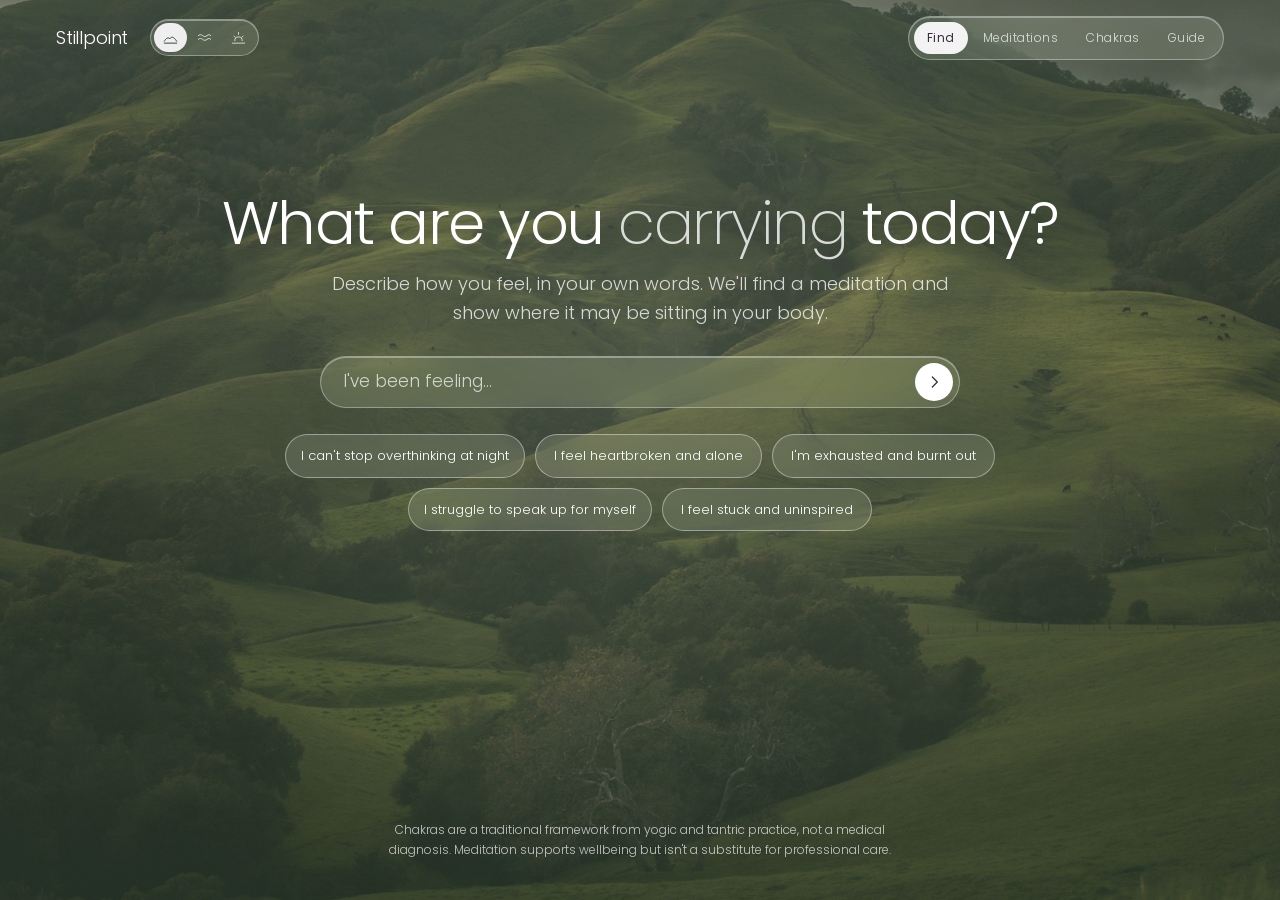
==== commit 958aebbd: "Remove search bar focus outline" ====
--- a/index.html
+++ b/index.html
@@ -21,7 +21,7 @@
   <meta name="twitter:image" content="https://stillpoint.annbravo.com/assets/og-landing.jpg" />
   <link rel="preload" href="assets/bg-hills.jpg" as="image" />
   <link rel="stylesheet" href="assets/fonts/fonts.css" />
-  <link rel="stylesheet" href="styles.css?v=33" />
+  <link rel="stylesheet" href="styles.css?v=38" />
 </head>
 <body data-theme="home">
   <button type="button" class="skip-link">Skip to content</button>
@@ -87,6 +87,6 @@
   <script defer src="assets/vendor/three.min.js"></script>
   <script defer src="data.js?v=5"></script>
   <script defer src="body3d.js?v=5"></script>
-  <script defer src="app.js?v=19"></script>
+  <script defer src="app.js?v=21"></script>
 </body>
 </html>
--- a/styles.css
+++ b/styles.css
@@ -1397,10 +1397,8 @@
 .hero.intro .prompts .bubble { animation-duration: 0.7s; }
 .nav { animation-duration: 0.8s; animation-delay: 0s; }
 .bg { animation-duration: 0.9s; }
-/* only download the background that's actually showing */
-.bg .photo.water, .bg .photo.sunrise { background-image: none; }
-body[data-scene="water"] .bg .photo.water { background-image: url("assets/bg-water.jpg"); }
-body[data-scene="sunrise"] .bg .photo.sunrise { background-image: url("assets/bg-sunrise.jpg"); }
+/* Keep each photo available while its opacity fades, including the outgoing
+   scene. Removing its image here would expose the page canvas mid-transition. */
 
 /* Phones: let the photo run behind the status bar and the browser's toolbar */
 .bg {
@@ -1414,27 +1412,17 @@
 .menu-sheet { padding-top: max(88px, calc(env(safe-area-inset-top, 0px) + 72px)); padding-bottom: max(36px, calc(env(safe-area-inset-bottom, 0px) + 20px)); }
 .menu-close { top: max(16px, calc(env(safe-area-inset-top, 0px) + 8px)); }
 
-/* ---------- Phones: photo under the browser bars, and no shifting on scroll ---------- */
-/* The page canvas itself carries the photo, so whatever shows behind the
-   status bar, toolbar or an overscroll bounce is the picture, not a flat colour. */
+/* The fixed .bg owns the landscape. A second photo on html would switch
+   instantly beneath its fading layers, with a different crop on long pages. */
 html {
-  background:
-    linear-gradient(rgba(60, 92, 66, 0.45), rgba(30, 58, 38, 0.55)),
-    url("assets/bg-hills.jpg") center 60% / cover no-repeat,
-    #4a6650;
+  background: #4a6650;
   min-height: 100%;
 }
 html[data-scene="water"] {
-  background:
-    linear-gradient(rgba(60, 94, 118, 0.42), rgba(24, 52, 68, 0.6)),
-    url("assets/bg-water.jpg") center 55% / cover no-repeat,
-    #3f5d70;
+  background: #3f5d70;
 }
 html[data-scene="sunrise"] {
-  background:
-    linear-gradient(rgba(150, 102, 96, 0.3), rgba(48, 34, 52, 0.6)),
-    url("assets/bg-sunrise.jpg") center 40% / cover no-repeat,
-    #6c5262;
+  background: #6c5262;
 }
 body { background-color: transparent; }
 
@@ -1498,8 +1486,7 @@
 /* No-3D message stays clear of the chakra picker on the right */
 .stage:has(.chakra-dots) .model-status { right: 64px; }
 
-/* Review round 2 (October 6): keyboard focus on the search box, reduced motion, notched phones, skip link */
-.search:focus-within { outline: 2px solid rgba(255, 255, 255, 0.9); outline-offset: 3px; }
+/* Review round 2 (October 6): reduced motion, notched phones, skip link */
 @media (prefers-reduced-motion: reduce) { html { scroll-behavior: auto; } }
 .lb-close { top: max(20px, calc(env(safe-area-inset-top, 0px) + 12px)); }
 .skip-link { position: fixed; top: 12px; left: 12px; z-index: 300; padding: 10px 16px; border-radius: 999px; border: 0; background: #fff; color: #2c3b40; font: inherit; font-size: 14px; cursor: pointer; transform: translateY(-200%); }
@@ -1555,10 +1542,10 @@
   body[data-theme="library"] .bg .photo { filter: saturate(1.1) hue-rotate(-8deg) brightness(0.78) contrast(0.85); transition: none; }
   body[data-theme="chakra"] .bg .photo.hills,
   body[data-theme="library"] .bg .photo.hills { background-image: url("assets/bg-hills-soft.jpg"); }
-  body[data-theme="chakra"][data-scene="water"] .bg .photo.water,
-  body[data-theme="library"][data-scene="water"] .bg .photo.water { background-image: url("assets/bg-water-soft.jpg"); }
-  body[data-theme="chakra"][data-scene="sunrise"] .bg .photo.sunrise,
-  body[data-theme="library"][data-scene="sunrise"] .bg .photo.sunrise { background-image: url("assets/bg-sunrise-soft.jpg"); }
+  body[data-theme="chakra"] .bg .photo.water,
+  body[data-theme="library"] .bg .photo.water { background-image: url("assets/bg-water-soft.jpg"); }
+  body[data-theme="chakra"] .bg .photo.sunrise,
+  body[data-theme="library"] .bg .photo.sunrise { background-image: url("assets/bg-sunrise-soft.jpg"); }
 }
 .chakra-head h1 { margin-bottom: 22px; }
 
@@ -1613,7 +1600,6 @@
 .search { margin-top: 28px; padding: 6px 6px 6px 22px; border-radius: 999px; max-width: 640px; }
 .search textarea, .search textarea { font-size: 17px; font-weight: 300; line-height: 1.5; padding: 5px 0; }
 .search button { width: 38px; height: 38px; }
-.search:focus-within { outline: 1px solid rgba(255, 255, 255, 0.6); outline-offset: 2px; }
 .bubble { font-size: 13px; padding: 8px 15px; }
 @media (max-width: 760px) {
   .search { margin-top: 22px; padding: 5px 5px 5px 18px; }
@@ -1682,16 +1668,25 @@
   .heard { margin-bottom: 36px; }
 }
 
-/* ---------- A barely-there colour for each kind of practice ---------- */
-body[data-theme] .card[data-tag] { background: linear-gradient(160deg, rgb(var(--tint) / 0.16), rgb(var(--tint) / 0.05)), rgba(18, 38, 26, 0.18); }
-body[data-theme] .card[data-tag]:hover { background: linear-gradient(160deg, rgb(var(--tint) / 0.26), rgb(var(--tint) / 0.08)), rgba(18, 38, 26, 0.22); }
-[data-tag="calm"] { --tint: 150 190 220; }
-[data-tag="sleep"] { --tint: 176 160 220; }
-[data-tag="focus"] { --tint: 230 205 140; }
-[data-tag="heart"] { --tint: 232 160 172; }
-[data-tag="energy"] { --tint: 240 170 130; }
-[data-tag="grounding"] { --tint: 160 200 150; }
-.bubble[data-tag]:not([data-tag="all"]):not(.on) { background: rgb(var(--tint) / 0.14); border-color: rgb(var(--tint) / 0.45); }
 .page-head.center h1 { font-size: clamp(30px, 4.4vw, 60px); }
 @media (max-width: 760px) { .page-head.center h1 { font-size: 28px; } }
-body[data-theme] .card[data-tag] { background: linear-gradient(160deg, rgb(var(--tint) / 0.22), rgb(var(--tint) / 0.07)), rgba(18, 38, 26, 0.18); }
+
+/* ---------- Kinds of practice: a small coloured dot, uniform cards ---------- */
+[data-tag="calm"] { --tint: 150 190 230; }
+[data-tag="sleep"] { --tint: 180 162 232; }
+[data-tag="focus"] { --tint: 240 212 140; }
+[data-tag="heart"] { --tint: 240 160 176; }
+[data-tag="energy"] { --tint: 245 168 126; }
+[data-tag="grounding"] { --tint: 156 206 146; }
+.tag-dot { display: inline-block; width: 8px; height: 8px; border-radius: 50%; background: rgb(var(--tint)); box-shadow: 0 0 8px rgb(var(--tint) / 0.8); flex-shrink: 0; }
+.card h3 { display: flex; align-items: center; gap: 10px; }
+.card .kinds { display: inline-flex; gap: 5px; margin-left: auto; }
+.bubble[data-tag] { display: inline-flex; align-items: center; gap: 7px; }
+/* cards: a deeper glass so text reads easily over the photo */
+body[data-theme] .card { background: rgba(14, 30, 22, 0.42); border-color: rgba(255, 255, 255, 0.2); }
+body[data-theme] .card:hover { background: rgba(14, 30, 22, 0.52); }
+body[data-scene="water"][data-theme] .card { background: rgba(10, 26, 38, 0.44); }
+body[data-scene="water"][data-theme] .card:hover { background: rgba(10, 26, 38, 0.54); }
+body[data-scene="sunrise"][data-theme] .card { background: rgba(34, 20, 32, 0.42); }
+body[data-scene="sunrise"][data-theme] .card:hover { background: rgba(34, 20, 32, 0.52); }
+.card p, .card .helps { color: rgba(255, 255, 255, 0.86); }
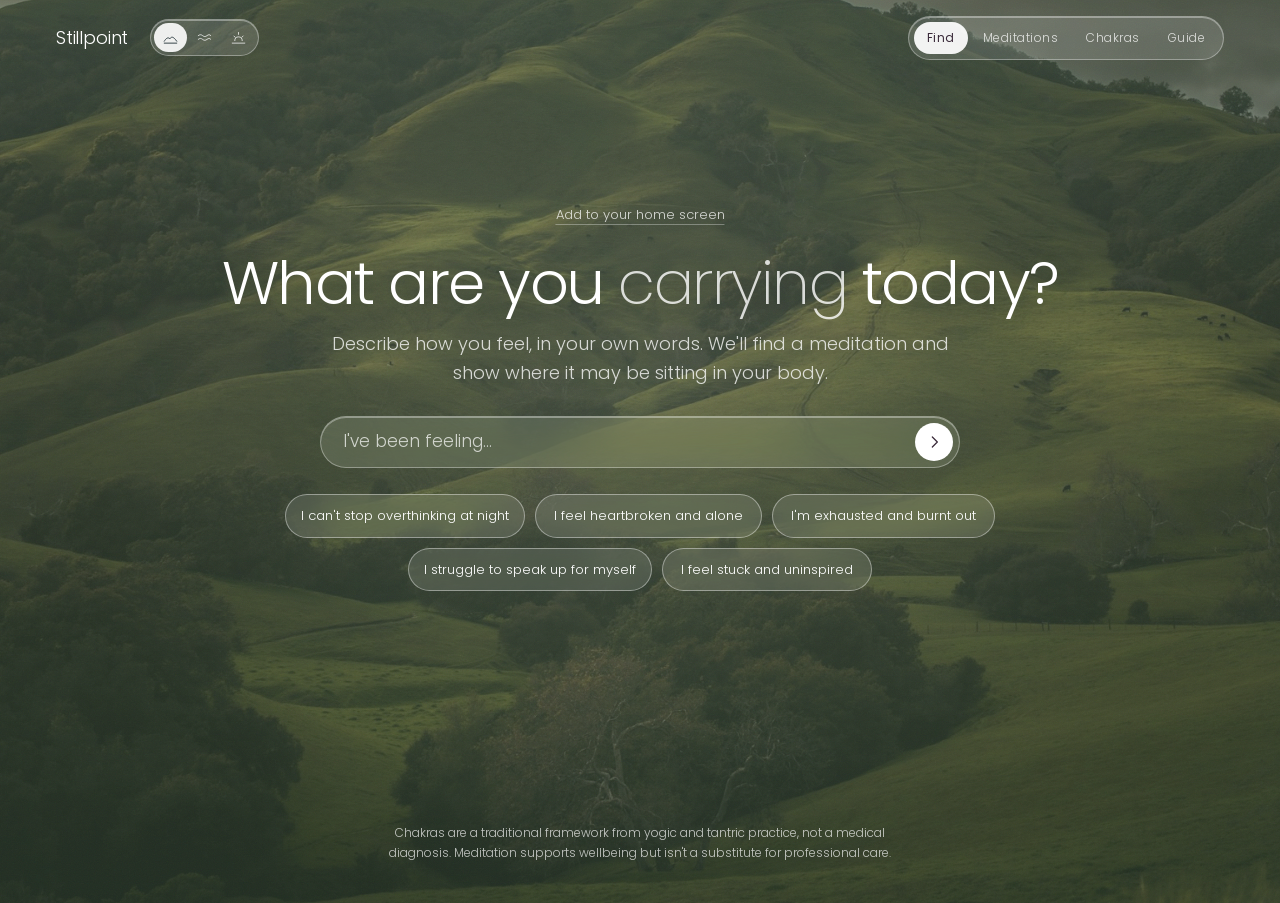
==== commit 9c7fa274: "Add home screen instructions and navigation links" ====
--- a/index.html
+++ b/index.html
@@ -21,7 +21,7 @@
   <meta name="twitter:image" content="https://stillpoint.annbravo.com/assets/og-landing.jpg" />
   <link rel="preload" href="assets/bg-hills.jpg" as="image" />
   <link rel="stylesheet" href="assets/fonts/fonts.css" />
-  <link rel="stylesheet" href="styles.css?v=38" />
+  <link rel="stylesheet" href="styles.css?v=40" />
 </head>
 <body data-theme="home">
   <button type="button" class="skip-link">Skip to content</button>
@@ -67,6 +67,7 @@
       <a href="#/meditations" data-nav="meditations">Meditations</a>
       <a href="#/chakras" data-nav="chakras">Chakras</a>
       <a href="#/guide" data-nav="guide">Guide</a>
+      <a href="#/home-screen" data-nav="home-screen">Add to your home screen</a>
     </nav>
     <div class="menu-scenes" role="radiogroup" aria-label="Background">
       <span>Background</span>
@@ -87,6 +88,6 @@
   <script defer src="assets/vendor/three.min.js"></script>
   <script defer src="data.js?v=5"></script>
   <script defer src="body3d.js?v=5"></script>
-  <script defer src="app.js?v=21"></script>
+  <script defer src="app.js?v=22"></script>
 </body>
 </html>
--- a/styles.css
+++ b/styles.css
@@ -128,6 +128,9 @@
 .eyebrow { display: block; font-size: 11px; letter-spacing: 0.16em; text-transform: uppercase; color: var(--faint); }
 .section-title { font-size: 34px; margin: 44px 0 18px; }
 .fade { animation: rise 0.8s var(--ease) both; }
+/* Opacity on a card container isolates its backdrop during the fade, making
+   the frost snap into place afterward. Keep these glass containers steady. */
+.grid.fade, #results.in { animation: none; }
 @keyframes rise { from { opacity: 0; transform: translateY(12px); } to { opacity: 1; transform: none; } }
 
 /* dotted, slightly organic bubbles */
@@ -201,7 +204,6 @@
 .prompts { display: flex; flex-wrap: wrap; justify-content: center; gap: 10px; margin-top: 26px; max-width: 720px; }
 
 #results { scroll-margin-top: 16px; }
-#results.in { animation: rise 0.9s var(--ease) both; }
 
 .heard { text-align: center; font-family: var(--serif); font-size: 26px; color: var(--soft); margin: 16px auto 0; max-width: 680px; line-height: 1.3; }
 .heard em { color: var(--ink); }
@@ -1690,3 +1692,35 @@
 body[data-scene="sunrise"][data-theme] .card { background: rgba(34, 20, 32, 0.42); }
 body[data-scene="sunrise"][data-theme] .card:hover { background: rgba(34, 20, 32, 0.52); }
 .card p, .card .helps { color: rgba(255, 255, 255, 0.86); }
+
+/* A quiet invitation above Find, with a simple editorial how-to page. */
+.home-screen-link {
+  display: inline-flex;
+  align-items: center;
+  min-height: 44px;
+  margin-bottom: 16px;
+  padding: 8px 4px;
+  color: var(--soft);
+  font-size: 13px;
+  text-underline-offset: 5px;
+  text-decoration-color: var(--hair);
+}
+.home-screen-link:hover { color: var(--ink); text-decoration-color: currentColor; }
+.home-screen-link:focus-visible { outline: 2px solid #fff; outline-offset: 4px; border-radius: 4px; }
+.home-screen-page { max-width: 1000px; margin: 28px auto 0; }
+.home-screen-page .page-head { padding: 12px 0 40px; }
+.home-screen-page h1 { font-size: clamp(30px, 4.4vw, 60px); line-height: 1.1; }
+.home-screen-steps { display: grid; grid-template-columns: 1fr 1fr; gap: clamp(28px, 5vw, 72px); }
+.home-screen-steps section { border-top: 1px solid var(--hair); padding-top: 24px; }
+.home-screen-steps h2 { font-size: 26px; margin: 6px 0 20px; }
+.home-screen-steps ol { padding-left: 22px; margin: 0; }
+.home-screen-steps li { padding-left: 6px; margin-bottom: 18px; font-size: 15px; }
+.home-screen-steps strong { font-weight: 500; }
+.home-screen-steps li a { text-underline-offset: 3px; }
+.home-screen-note { color: var(--soft); font-size: 13px; margin: 24px 0 16px; }
+@media (max-width: 760px) {
+  .home-screen-steps { grid-template-columns: 1fr; }
+  .home-screen-page { margin-top: 16px; }
+  .home-screen-page .page-head { padding-bottom: 28px; }
+  .home-screen-steps h2 { font-size: 22px; }
+}
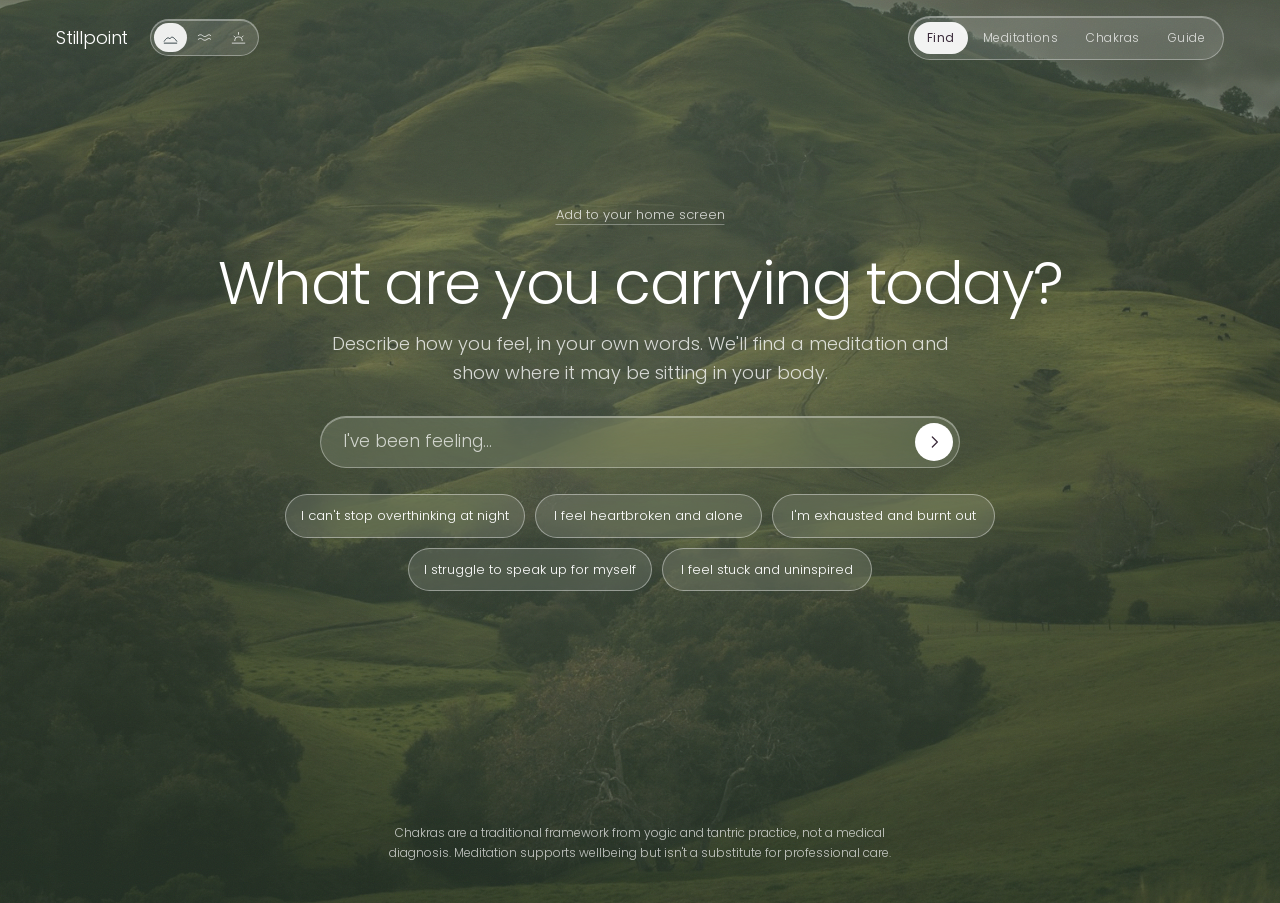
==== commit fe0ff887: "Titles in one even weight; library title is now 'Meditation library' Co-Authored-By: Claude Opus 5.5" ====
--- a/index.html
+++ b/index.html
@@ -21,7 +21,7 @@
   <meta name="twitter:image" content="https://stillpoint.annbravo.com/assets/og-landing.jpg" />
   <link rel="preload" href="assets/bg-hills.jpg" as="image" />
   <link rel="stylesheet" href="assets/fonts/fonts.css" />
-  <link rel="stylesheet" href="styles.css?v=40" />
+  <link rel="stylesheet" href="styles.css?v=43" />
 </head>
 <body data-theme="home">
   <button type="button" class="skip-link">Skip to content</button>
@@ -88,6 +88,6 @@
   <script defer src="assets/vendor/three.min.js"></script>
   <script defer src="data.js?v=5"></script>
   <script defer src="body3d.js?v=5"></script>
-  <script defer src="app.js?v=22"></script>
+  <script defer src="app.js?v=24"></script>
 </body>
 </html>
--- a/styles.css
+++ b/styles.css
@@ -1724,3 +1724,30 @@
   .home-screen-page .page-head { padding-bottom: 28px; }
   .home-screen-steps h2 { font-size: 22px; }
 }
+
+/* ---------- Home screen: drawn previews under each step ---------- */
+.home-screen-steps h2 small { font-size: 12px; letter-spacing: 0.14em; text-transform: uppercase; color: var(--soft); margin-left: 8px; font-weight: 400; }
+.mock {
+  margin: 12px 0 4px; padding: 12px; border-radius: 16px;
+  background: rgba(10, 22, 30, 0.38); border: 1px solid rgba(255, 255, 255, 0.16);
+  font-size: 12px; color: rgba(255, 255, 255, 0.7); max-width: 340px;
+}
+.mock .m-hit { color: #fff; font-weight: 500; border-radius: 999px; box-shadow: 0 0 0 1.5px #fff, 0 0 16px rgba(255, 255, 255, 0.45); padding: 4px 10px; display: inline-flex; align-items: center; gap: 6px; }
+.m-url { display: flex; align-items: center; gap: 10px; }
+.m-url span { flex: 1; background: rgba(255, 255, 255, 0.12); border-radius: 999px; padding: 7px 12px; text-align: center; }
+.m-bar { display: flex; justify-content: space-around; align-items: center; font-size: 16px; }
+.m-list { display: flex; flex-direction: column; gap: 2px; }
+.m-list span, .m-list b { padding: 7px 10px; border-radius: 10px; }
+.m-list b { justify-content: space-between; border-radius: 10px; }
+.m-dialog { display: flex; flex-direction: column; gap: 10px; }
+.m-row { display: flex; align-items: center; justify-content: space-between; gap: 10px; }
+.m-row.end { justify-content: flex-end; gap: 16px; }
+.m-row em { font-style: normal; color: #fff; flex: 1; }
+.m-row:first-child em { text-align: center; }
+.m-app { font-style: normal; width: 34px; height: 34px; border-radius: 9px; background: linear-gradient(160deg, #6b889f, #2f4a5c); color: #fff; font-size: 6.5px; display: grid; place-items: center; letter-spacing: -0.02em; flex-shrink: 0; }
+.home-screen-steps li { margin-bottom: 22px; }
+.m-row:has(.m-app) em { text-align: left; }
+
+/* titles: one even weight, no faded word */
+h1 em, h2 em, h3 em { font-weight: inherit; opacity: 1; color: inherit; }
+.chakra-head h1 em { color: var(--soft); }
